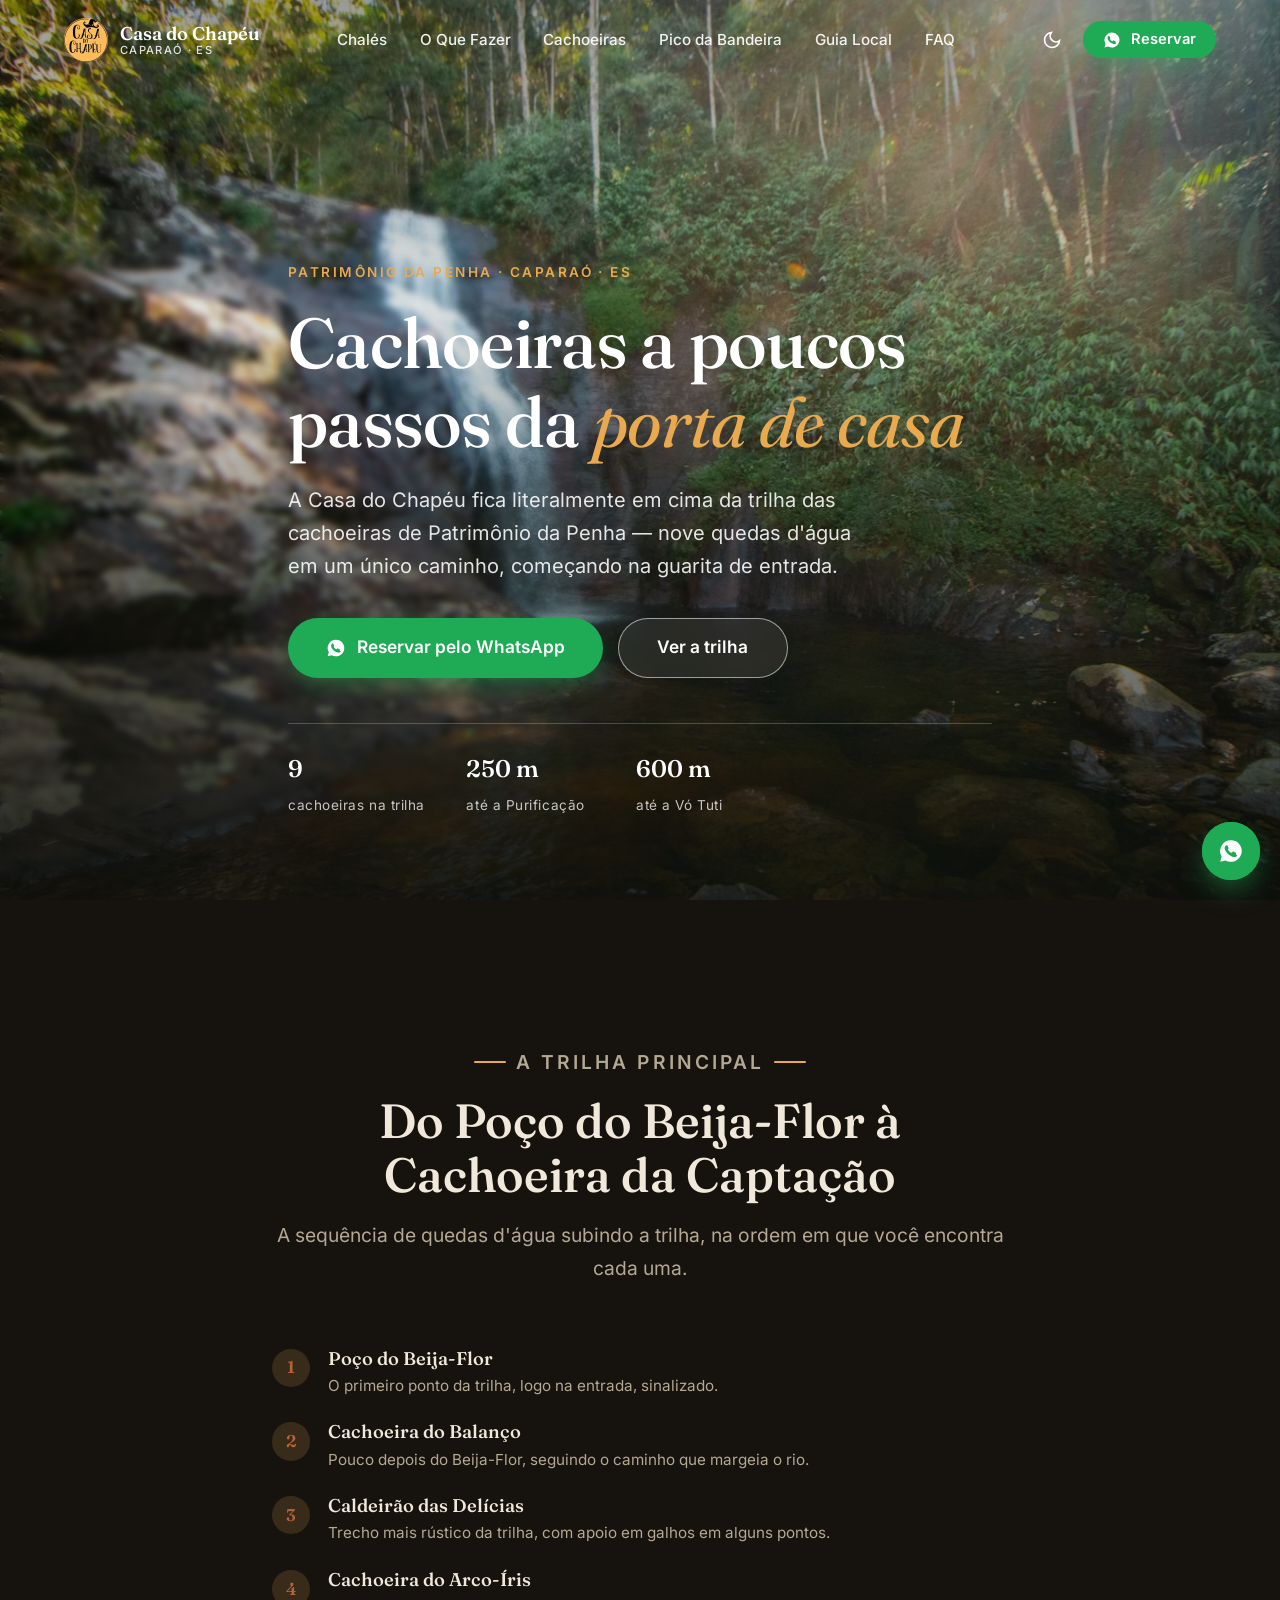
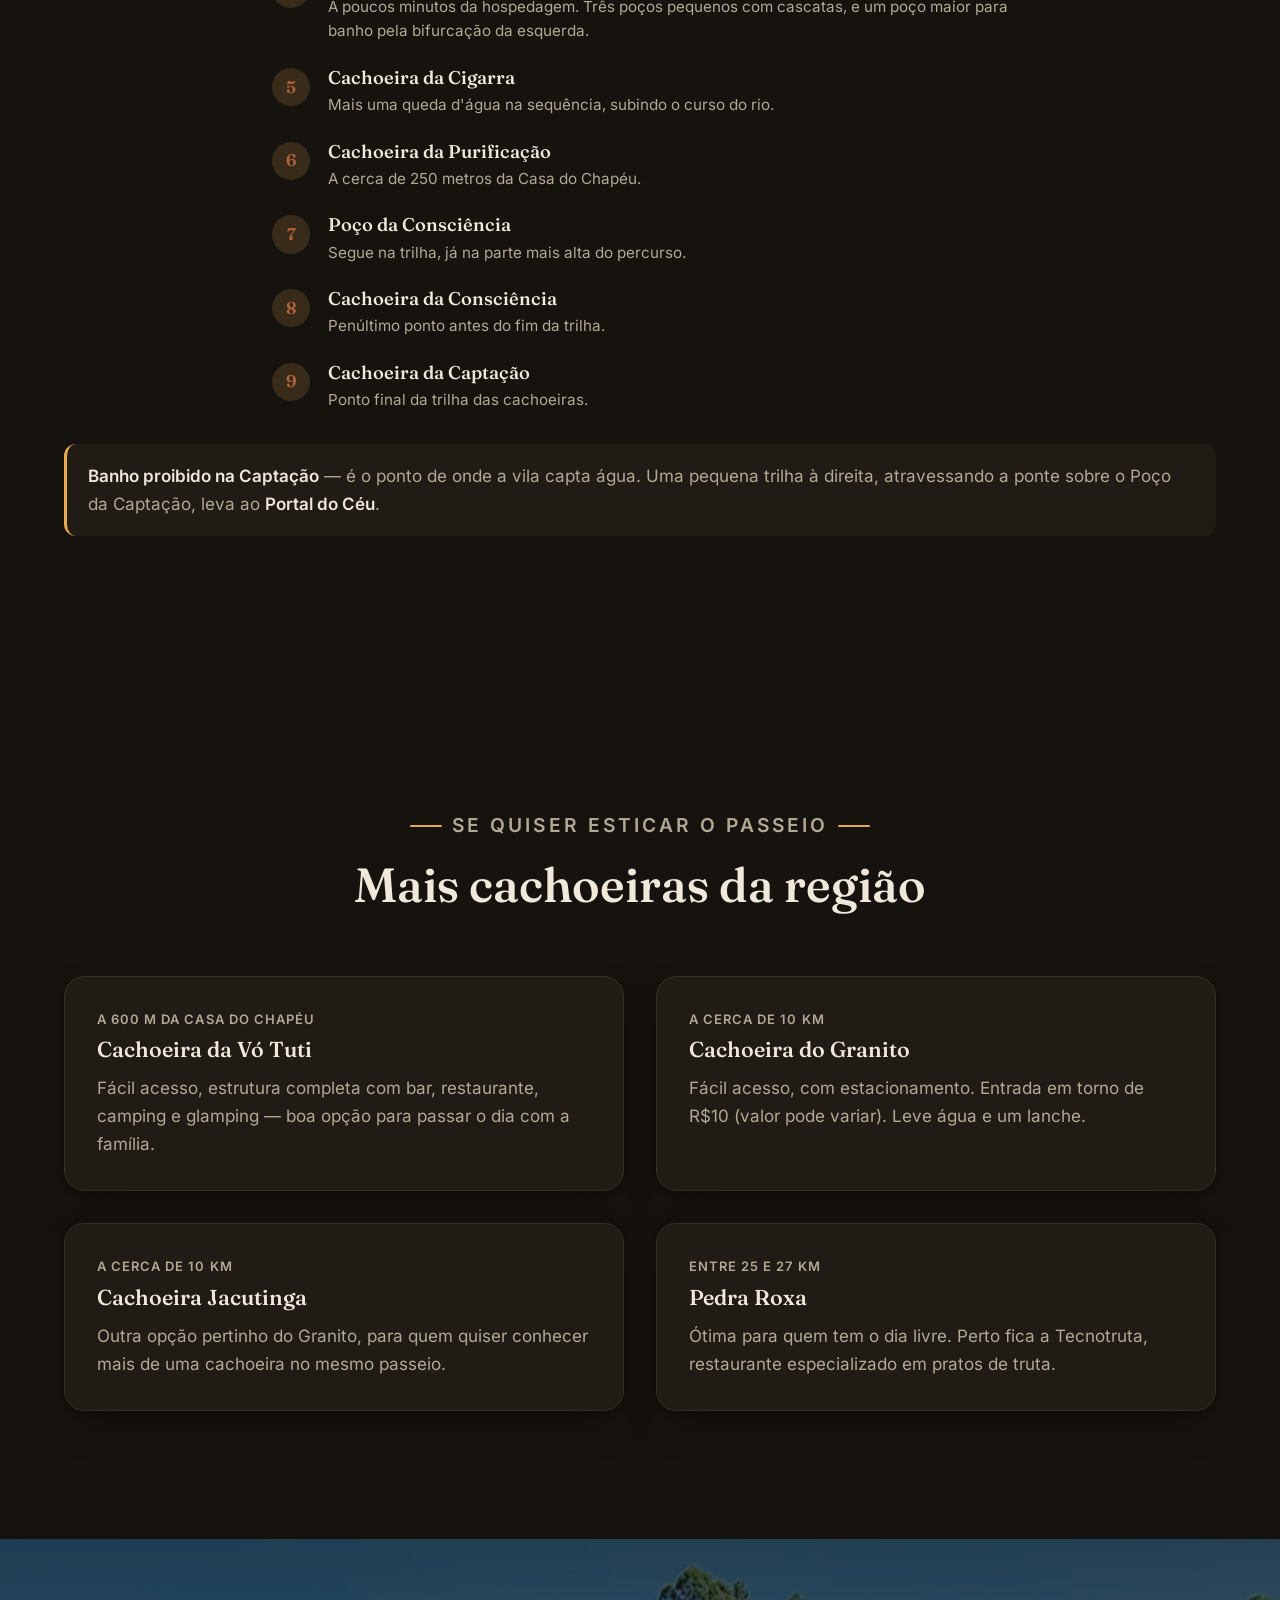
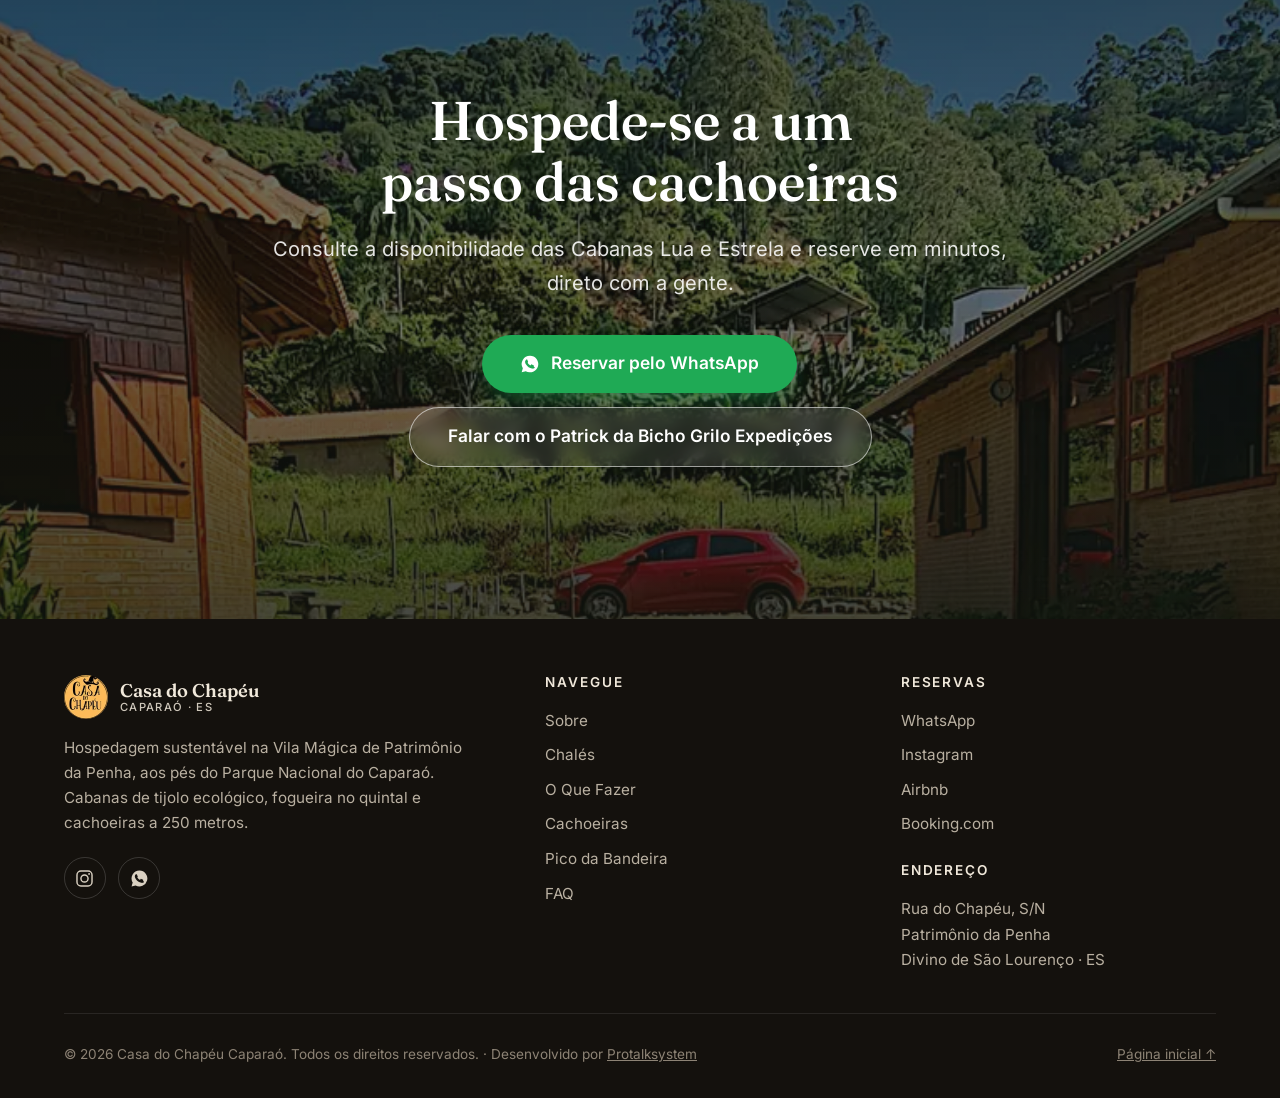
==== cachoeiras-caparao.html @ fd8303b9 "feat: paginas de conteudo sobre o Caparao (SEO de destino) Adiciona 3 paginas dedicadas para virar r" ====
<!DOCTYPE html>
<html lang="pt-BR">
<head>
  <meta charset="UTF-8">
  <meta name="viewport" content="width=device-width, initial-scale=1">

  <title>Cachoeiras do Caparaó perto da Casa do Chapéu — Patrimônio da Penha, ES</title>
  <meta name="description" content="Guia das cachoeiras a poucos passos da Casa do Chapéu Caparaó: a trilha do Poço do Beija-Flor à Cachoeira da Captação, a Vó Tuti e mais opções em Patrimônio da Penha.">
  <meta name="keywords" content="cachoeiras Caparaó, cachoeiras Patrimônio da Penha, trilha das cachoeiras Caparaó, Cachoeira do Arco-Íris, Cachoeira da Purificação">
  <meta name="author" content="Casa do Chapéu Caparaó">
  <meta name="robots" content="index, follow, max-image-preview:large">

  <meta name="geo.region" content="BR-ES">
  <meta name="geo.placename" content="Patrimônio da Penha, Divino de São Lourenço, Espírito Santo">
  <meta name="geo.position" content="-20.583421;-41.761592">
  <meta name="ICBM" content="-20.583421, -41.761592">
  <link rel="canonical" href="https://www.casadochapeucaparao.com/cachoeiras-caparao.html">

  <!-- Open Graph -->
  <meta property="og:type" content="website">
  <meta property="og:site_name" content="Casa do Chapéu Caparaó">
  <meta property="og:locale" content="pt_BR">
  <meta property="og:title" content="Cachoeiras do Caparaó perto da Casa do Chapéu — Patrimônio da Penha, ES">
  <meta property="og:description" content="A trilha das cachoeiras a poucos passos da Casa do Chapéu Caparaó: do Poço do Beija-Flor à Cachoeira da Captação, mais opções em Patrimônio da Penha.">
  <meta property="og:url" content="https://www.casadochapeucaparao.com/cachoeiras-caparao.html">
  <meta property="og:image" content="https://www.casadochapeucaparao.com/assets/images/cachoeira-da-purificacao-1200.webp">
  <meta property="og:image:width" content="1200">
  <meta property="og:image:height" content="1600">
  <meta property="og:image:alt" content="Cachoeira da Purificação em Patrimônio da Penha, cercada de mata nativa">

  <!-- Twitter Cards -->
  <meta name="twitter:card" content="summary_large_image">
  <meta name="twitter:title" content="Cachoeiras do Caparaó perto da Casa do Chapéu — Patrimônio da Penha, ES">
  <meta name="twitter:description" content="A trilha das cachoeiras a poucos passos da Casa do Chapéu Caparaó, mais opções em Patrimônio da Penha.">
  <meta name="twitter:image" content="https://www.casadochapeucaparao.com/assets/images/cachoeira-da-purificacao-1200.webp">

  <!-- Ícones -->
  <link rel="icon" href="assets/images/favicon-32.png" sizes="32x32" type="image/png">
  <link rel="icon" href="assets/images/favicon-192.png" sizes="192x192" type="image/png">
  <link rel="apple-touch-icon" href="assets/images/apple-touch-icon.png">
  <link rel="manifest" href="site.webmanifest">
  <meta name="theme-color" content="#22362b" media="(prefers-color-scheme: light)">
  <meta name="theme-color" content="#16130f" media="(prefers-color-scheme: dark)">

  <link rel="preload" href="assets/fonts/fraunces-latin.woff2" as="font" type="font/woff2" crossorigin>
  <link rel="preload" href="assets/fonts/inter-latin.woff2" as="font" type="font/woff2" crossorigin>
  <link rel="preload" href="assets/fonts/fraunces-italic-latin.woff2" as="font" type="font/woff2" crossorigin>
  <link rel="preload" as="image" href="assets/images/cachoeira-frontal-1600.webp" imagesrcset="assets/images/cachoeira-frontal-800.webp 800w, assets/images/cachoeira-frontal-1600.webp 1600w, assets/images/cachoeira-frontal-2400.webp 2400w" imagesizes="100vw" fetchpriority="high">

  <link rel="stylesheet" href="styles/main.css">

  <!-- Evita flash de tema errado -->
  <script>
    (() => {
      const saved = localStorage.getItem('cdc-theme');
      const dark = saved ? saved === 'dark' : true;
      document.documentElement.dataset.theme = dark ? 'dark' : 'light';
    })();
  </script>

  <!-- Schema.org / JSON-LD -->
  <script type="application/ld+json">
  {
    "@context": "https://schema.org",
    "@type": "ItemList",
    "name": "Cachoeiras de Patrimônio da Penha, Caparaó",
    "itemListElement": [
      { "@type": "ListItem", "position": 1, "item": { "@type": "TouristAttraction", "name": "Poço do Beija-Flor", "touristType": "Ecoturismo", "address": { "@type": "PostalAddress", "addressLocality": "Divino de São Lourenço", "addressRegion": "ES", "addressCountry": "BR" } } },
      { "@type": "ListItem", "position": 2, "item": { "@type": "TouristAttraction", "name": "Cachoeira do Balanço", "touristType": "Ecoturismo", "address": { "@type": "PostalAddress", "addressLocality": "Divino de São Lourenço", "addressRegion": "ES", "addressCountry": "BR" } } },
      { "@type": "ListItem", "position": 3, "item": { "@type": "TouristAttraction", "name": "Caldeirão das Delícias", "touristType": "Ecoturismo", "address": { "@type": "PostalAddress", "addressLocality": "Divino de São Lourenço", "addressRegion": "ES", "addressCountry": "BR" } } },
      { "@type": "ListItem", "position": 4, "item": { "@type": "TouristAttraction", "name": "Cachoeira do Arco-Íris", "description": "Três poços pequenos com cascatas, mais um poço maior de banho pela bifurcação da esquerda, a poucos minutos da Casa do Chapéu.", "touristType": "Ecoturismo", "isAccessibleForFree": true, "address": { "@type": "PostalAddress", "addressLocality": "Divino de São Lourenço", "addressRegion": "ES", "addressCountry": "BR" } } },
      { "@type": "ListItem", "position": 5, "item": { "@type": "TouristAttraction", "name": "Cachoeira da Cigarra", "touristType": "Ecoturismo", "address": { "@type": "PostalAddress", "addressLocality": "Divino de São Lourenço", "addressRegion": "ES", "addressCountry": "BR" } } },
      { "@type": "ListItem", "position": 6, "item": { "@type": "TouristAttraction", "name": "Cachoeira da Purificação", "description": "Cachoeira de águas límpidas em meio à mata nativa, a cerca de 250 metros da Casa do Chapéu.", "touristType": "Ecoturismo", "isAccessibleForFree": true, "address": { "@type": "PostalAddress", "addressLocality": "Divino de São Lourenço", "addressRegion": "ES", "addressCountry": "BR" } } },
      { "@type": "ListItem", "position": 7, "item": { "@type": "TouristAttraction", "name": "Poço da Consciência", "touristType": "Ecoturismo", "address": { "@type": "PostalAddress", "addressLocality": "Divino de São Lourenço", "addressRegion": "ES", "addressCountry": "BR" } } },
      { "@type": "ListItem", "position": 8, "item": { "@type": "TouristAttraction", "name": "Cachoeira da Consciência", "touristType": "Ecoturismo", "address": { "@type": "PostalAddress", "addressLocality": "Divino de São Lourenço", "addressRegion": "ES", "addressCountry": "BR" } } },
      { "@type": "ListItem", "position": 9, "item": { "@type": "TouristAttraction", "name": "Cachoeira da Captação", "description": "Ponto final da trilha das cachoeiras. Banho proibido.", "touristType": "Ecoturismo", "address": { "@type": "PostalAddress", "addressLocality": "Divino de São Lourenço", "addressRegion": "ES", "addressCountry": "BR" } } },
      { "@type": "ListItem", "position": 10, "item": { "@type": "TouristAttraction", "name": "Cachoeira da Vó Tuti", "description": "A cerca de 600 metros da Casa do Chapéu, com estrutura de bar, restaurante, camping e glamping.", "touristType": "Ecoturismo", "address": { "@type": "PostalAddress", "addressLocality": "Divino de São Lourenço", "addressRegion": "ES", "addressCountry": "BR" } } },
      { "@type": "ListItem", "position": 11, "item": { "@type": "TouristAttraction", "name": "Cachoeira do Granito", "description": "A cerca de 10 km, fácil acesso, com estacionamento.", "touristType": "Ecoturismo", "address": { "@type": "PostalAddress", "addressLocality": "Divino de São Lourenço", "addressRegion": "ES", "addressCountry": "BR" } } },
      { "@type": "ListItem", "position": 12, "item": { "@type": "TouristAttraction", "name": "Cachoeira Jacutinga", "description": "A cerca de 10 km de Patrimônio da Penha, perto da Cachoeira do Granito.", "touristType": "Ecoturismo", "address": { "@type": "PostalAddress", "addressLocality": "Divino de São Lourenço", "addressRegion": "ES", "addressCountry": "BR" } } },
      { "@type": "ListItem", "position": 13, "item": { "@type": "TouristAttraction", "name": "Pedra Roxa", "description": "Entre 25 e 27 km de Patrimônio da Penha, perto do restaurante Tecnotruta.", "touristType": "Ecoturismo", "address": { "@type": "PostalAddress", "addressLocality": "Ibitirama", "addressRegion": "ES", "addressCountry": "BR" } } }
    ]
  }
  </script>
  <script type="application/ld+json">
  {
    "@context": "https://schema.org",
    "@type": "BreadcrumbList",
    "itemListElement": [
      { "@type": "ListItem", "position": 1, "name": "Início", "item": "https://www.casadochapeucaparao.com/" },
      { "@type": "ListItem", "position": 2, "name": "O Que Fazer no Caparaó", "item": "https://www.casadochapeucaparao.com/o-que-fazer-no-caparao.html" },
      { "@type": "ListItem", "position": 3, "name": "Cachoeiras", "item": "https://www.casadochapeucaparao.com/cachoeiras-caparao.html" }
    ]
  }
  </script>

  <!-- Google tag (gtag.js) -->
  <script async src="https://www.googletagmanager.com/gtag/js?id=G-N2PSGQQNJS"></script>
  <script>
    window.dataLayer = window.dataLayer || [];
    function gtag(){dataLayer.push(arguments);}
    gtag('js', new Date());
    gtag('config', 'G-N2PSGQQNJS');
  </script>
</head>
<body>

  <a class="skip-link" href="#conteudo">Pular para o conteúdo</a>

  <!-- ===================== HEADER ===================== -->
  <header class="site-header" id="siteHeader">
    <div class="container bar">
      <a class="brand" href="index.html#inicio">
        <img src="assets/images/marca-88.webp" alt="" width="44" height="44" fetchpriority="high" decoding="async">
        <span class="brand-name">Casa do Chapéu<small>Caparaó · ES</small></span>
      </a>

      <nav class="primary-nav" id="primaryNav" aria-label="Navegação principal">
        <ul>
          <li><a href="index.html#chales">Chalés</a></li>
          <li><a href="o-que-fazer-no-caparao.html">O Que Fazer</a></li>
          <li><a href="cachoeiras-caparao.html">Cachoeiras</a></li>
          <li><a href="trilha-pico-da-bandeira.html">Pico da Bandeira</a></li>
          <li><a href="index.html#guia-local">Guia Local</a></li>
          <li><a href="index.html#faq">FAQ</a></li>
        </ul>
      </nav>

      <div class="header-actions">
        <button class="theme-toggle" id="themeToggle" type="button" aria-label="Alternar entre tema claro e escuro">
          <svg class="sun" width="20" height="20" viewBox="0 0 24 24" fill="none" stroke="currentColor" stroke-width="2" stroke-linecap="round" aria-hidden="true"><circle cx="12" cy="12" r="4"/><path d="M12 2v2m0 16v2M4.9 4.9l1.4 1.4m11.4 11.4 1.4 1.4M2 12h2m16 0h2M4.9 19.1l1.4-1.4M17.7 6.3l1.4-1.4"/></svg>
          <svg class="moon" width="20" height="20" viewBox="0 0 24 24" fill="none" stroke="currentColor" stroke-width="2" stroke-linecap="round" aria-hidden="true"><path d="M21 12.8A9 9 0 1 1 11.2 3a7 7 0 0 0 9.8 9.8Z"/></svg>
        </button>
        <a class="btn btn-whatsapp" href="https://wa.me/5527981811985?text=Ol%C3%A1!%20Vi%20a%20hospedagem%20no%20site%20e%20gostaria%20de%20mais%20informa%C3%A7%C3%B5es!" target="_blank" rel="noopener noreferrer">
          <svg width="18" height="18" viewBox="0 0 24 24" fill="currentColor" aria-hidden="true"><path d="M12 2a10 10 0 0 0-8.6 15.1L2 22l5-1.3A10 10 0 1 0 12 2Zm5.8 14.1c-.2.7-1.2 1.3-2 1.4-.5.1-1.2.2-3.5-.7-2.9-1.2-4.8-4.1-5-4.3-.1-.2-1.2-1.6-1.2-3s.7-2.1 1-2.4c.2-.3.5-.4.7-.4h.5c.2 0 .4 0 .6.5s.8 1.9.8 2c.1.1.1.3 0 .5-.3.6-.6.8-.4 1.1.7 1.2 1.6 2.2 2.8 2.8.3.2.5.1.7-.1l.7-.9c.2-.3.4-.2.7-.1l1.9.9c.3.1.5.2.6.4 0 .1 0 .7-.2 1.3Z"/></svg>
          <span>Reservar</span>
        </a>
        <button class="nav-toggle" id="navToggle" type="button" aria-expanded="false" aria-controls="primaryNav" aria-label="Abrir menu de navegação">
          <svg width="22" height="22" viewBox="0 0 24 24" fill="none" stroke="currentColor" stroke-width="2" stroke-linecap="round" aria-hidden="true"><path d="M4 7h16M4 12h16M4 17h16"/></svg>
        </button>
      </div>
    </div>
  </header>

  <main id="conteudo">

    <!-- ===================== HERO ===================== -->
    <section class="hero" aria-label="Cachoeiras perto da Casa do Chapéu Caparaó">
      <div class="hero-media">
        <picture>
          <img
            src="assets/images/cachoeira-frontal-1600.webp"
            srcset="assets/images/cachoeira-frontal-800.webp 800w, assets/images/cachoeira-frontal-1600.webp 1600w, assets/images/cachoeira-frontal-2400.webp 2400w"
            sizes="100vw"
            width="2400" height="1600"
            alt="Cachoeira caindo sobre paredão de pedra em meio à mata do Caparaó"
            fetchpriority="high" decoding="async">
        </picture>
      </div>

      <div class="container hero-content">
        <p class="hero-kicker">Patrimônio da Penha · Caparaó · ES</p>
        <h1>Cachoeiras a poucos passos da <em>porta de casa</em></h1>
        <p class="hero-sub">A Casa do Chapéu fica literalmente em cima da trilha das cachoeiras de Patrimônio da Penha — nove quedas d'água em um único caminho, começando na guarita de entrada.</p>
        <div class="hero-ctas">
          <a class="btn btn-whatsapp btn-lg" href="https://wa.me/5527981811985?text=Ol%C3%A1!%20Vi%20a%20hospedagem%20no%20site%20e%20gostaria%20de%20mais%20informa%C3%A7%C3%B5es!" target="_blank" rel="noopener noreferrer">
            <svg width="20" height="20" viewBox="0 0 24 24" fill="currentColor" aria-hidden="true"><path d="M12 2a10 10 0 0 0-8.6 15.1L2 22l5-1.3A10 10 0 1 0 12 2Zm5.8 14.1c-.2.7-1.2 1.3-2 1.4-.5.1-1.2.2-3.5-.7-2.9-1.2-4.8-4.1-5-4.3-.1-.2-1.2-1.6-1.2-3s.7-2.1 1-2.4c.2-.3.5-.4.7-.4h.5c.2 0 .4 0 .6.5s.8 1.9.8 2c.1.1.1.3 0 .5-.3.6-.6.8-.4 1.1.7 1.2 1.6 2.2 2.8 2.8.3.2.5.1.7-.1l.7-.9c.2-.3.4-.2.7-.1l1.9.9c.3.1.5.2.6.4 0 .1 0 .7-.2 1.3Z"/></svg>
            Reservar pelo WhatsApp
          </a>
          <a class="btn btn-ghost btn-lg" href="#trilha">Ver a trilha</a>
        </div>
        <div class="hero-facts">
          <div><strong>9</strong><span>cachoeiras na trilha</span></div>
          <div><strong>250 m</strong><span>até a Purificação</span></div>
          <div><strong>600 m</strong><span>até a Vó Tuti</span></div>
        </div>
      </div>
    </section>

    <!-- ===================== A TRILHA ===================== -->
    <section class="section" id="trilha" aria-labelledby="trilha-titulo">
      <div class="container">
        <div class="section-head center reveal">
          <p class="eyebrow">A trilha principal</p>
          <h2 id="trilha-titulo">Do Poço do Beija-Flor à Cachoeira da Captação</h2>
          <p>A sequência de quedas d'água subindo a trilha, na ordem em que você encontra cada uma.</p>
        </div>

        <ol class="trail-list reveal">
          <li class="trail-step">
            <span class="trail-step-index" aria-hidden="true">1</span>
            <div><h3>Poço do Beija-Flor</h3><p>O primeiro ponto da trilha, logo na entrada, sinalizado.</p></div>
          </li>
          <li class="trail-step">
            <span class="trail-step-index" aria-hidden="true">2</span>
            <div><h3>Cachoeira do Balanço</h3><p>Pouco depois do Beija-Flor, seguindo o caminho que margeia o rio.</p></div>
          </li>
          <li class="trail-step">
            <span class="trail-step-index" aria-hidden="true">3</span>
            <div><h3>Caldeirão das Delícias</h3><p>Trecho mais rústico da trilha, com apoio em galhos em alguns pontos.</p></div>
          </li>
          <li class="trail-step">
            <span class="trail-step-index" aria-hidden="true">4</span>
            <div><h3>Cachoeira do Arco-Íris</h3><p>A poucos minutos da hospedagem. Três poços pequenos com cascatas, e um poço maior para banho pela bifurcação da esquerda.</p></div>
          </li>
          <li class="trail-step">
            <span class="trail-step-index" aria-hidden="true">5</span>
            <div><h3>Cachoeira da Cigarra</h3><p>Mais uma queda d'água na sequência, subindo o curso do rio.</p></div>
          </li>
          <li class="trail-step">
            <span class="trail-step-index" aria-hidden="true">6</span>
            <div><h3>Cachoeira da Purificação</h3><p>A cerca de 250 metros da Casa do Chapéu.</p></div>
          </li>
          <li class="trail-step">
            <span class="trail-step-index" aria-hidden="true">7</span>
            <div><h3>Poço da Consciência</h3><p>Segue na trilha, já na parte mais alta do percurso.</p></div>
          </li>
          <li class="trail-step">
            <span class="trail-step-index" aria-hidden="true">8</span>
            <div><h3>Cachoeira da Consciência</h3><p>Penúltimo ponto antes do fim da trilha.</p></div>
          </li>
          <li class="trail-step">
            <span class="trail-step-index" aria-hidden="true">9</span>
            <div><h3>Cachoeira da Captação</h3><p>Ponto final da trilha das cachoeiras.</p></div>
          </li>
        </ol>

        <p class="places-note reveal"><strong>Banho proibido na Captação</strong> — é o ponto de onde a vila capta água. Uma pequena trilha à direita, atravessando a ponte sobre o Poço da Captação, leva ao <strong>Portal do Céu</strong>.</p>
      </div>
    </section>

    <!-- ===================== SE QUISER ESTICAR ===================== -->
    <section class="section" aria-labelledby="esticar-titulo">
      <div class="container">
        <div class="section-head center reveal">
          <p class="eyebrow">Se quiser esticar o passeio</p>
          <h2 id="esticar-titulo">Mais cachoeiras da região</h2>
        </div>

        <div class="routes reveal">
          <article class="route-card">
            <p class="route-tag">A 600 m da Casa do Chapéu</p>
            <h3>Cachoeira da Vó Tuti</h3>
            <p>Fácil acesso, estrutura completa com bar, restaurante, camping e glamping — boa opção para passar o dia com a família.</p>
          </article>
          <article class="route-card">
            <p class="route-tag">A cerca de 10 km</p>
            <h3>Cachoeira do Granito</h3>
            <p>Fácil acesso, com estacionamento. Entrada em torno de R$10 (valor pode variar). Leve água e um lanche.</p>
          </article>
          <article class="route-card">
            <p class="route-tag">A cerca de 10 km</p>
            <h3>Cachoeira Jacutinga</h3>
            <p>Outra opção pertinho do Granito, para quem quiser conhecer mais de uma cachoeira no mesmo passeio.</p>
          </article>
          <article class="route-card">
            <p class="route-tag">Entre 25 e 27 km</p>
            <h3>Pedra Roxa</h3>
            <p>Ótima para quem tem o dia livre. Perto fica a Tecnotruta, restaurante especializado em pratos de truta.</p>
          </article>
        </div>
      </div>
    </section>

    <!-- ===================== CTA FINAL ===================== -->
    <section class="cta-final reveal" aria-labelledby="cta-titulo">
      <img src="assets/images/banner-quintal-gramado-cabanas-1600.webp" srcset="assets/images/banner-quintal-gramado-cabanas-800.webp 800w, assets/images/banner-quintal-gramado-cabanas-1600.webp 1600w, assets/images/banner-quintal-gramado-cabanas-2400.webp 2400w" sizes="100vw" width="2997" height="912" alt="" loading="lazy" decoding="async">
      <div class="container inner">
        <h2 id="cta-titulo">Hospede-se a um passo das cachoeiras</h2>
        <p>Consulte a disponibilidade das Cabanas Lua e Estrela e reserve em minutos, direto com a gente.</p>
        <div class="hero-ctas">
          <a class="btn btn-whatsapp btn-lg" href="https://wa.me/5527981811985?text=Ol%C3%A1!%20Vi%20a%20hospedagem%20no%20site%20e%20gostaria%20de%20mais%20informa%C3%A7%C3%B5es!" target="_blank" rel="noopener noreferrer">
            <svg width="20" height="20" viewBox="0 0 24 24" fill="currentColor" aria-hidden="true"><path d="M12 2a10 10 0 0 0-8.6 15.1L2 22l5-1.3A10 10 0 1 0 12 2Zm5.8 14.1c-.2.7-1.2 1.3-2 1.4-.5.1-1.2.2-3.5-.7-2.9-1.2-4.8-4.1-5-4.3-.1-.2-1.2-1.6-1.2-3s.7-2.1 1-2.4c.2-.3.5-.4.7-.4h.5c.2 0 .4 0 .6.5s.8 1.9.8 2c.1.1.1.3 0 .5-.3.6-.6.8-.4 1.1.7 1.2 1.6 2.2 2.8 2.8.3.2.5.1.7-.1l.7-.9c.2-.3.4-.2.7-.1l1.9.9c.3.1.5.2.6.4 0 .1 0 .7-.2 1.3Z"/></svg>
            Reservar pelo WhatsApp
          </a>
          <a class="btn btn-ghost btn-lg" href="index.html#guia-local">Falar com o Patrick da Bicho Grilo Expedições</a>
        </div>
      </div>
    </section>
  </main>

  <!-- ===================== FOOTER ===================== -->
  <footer class="site-footer">
    <div class="container">
      <div class="footer-grid">
        <div class="footer-about">
          <a class="brand" href="index.html#inicio">
            <img src="assets/images/marca-88.webp" alt="" width="44" height="44" loading="lazy" decoding="async">
            <span class="brand-name">Casa do Chapéu<small>Caparaó · ES</small></span>
          </a>
          <p>Hospedagem sustentável na Vila Mágica de Patrimônio da Penha, aos pés do Parque Nacional do Caparaó. Cabanas de tijolo ecológico, fogueira no quintal e cachoeiras a 250 metros.</p>
          <div class="footer-social">
            <a href="https://www.instagram.com/casadochapeu_caparao/" target="_blank" rel="noopener noreferrer" aria-label="Instagram da Casa do Chapéu Caparaó">
              <svg width="19" height="19" viewBox="0 0 24 24" fill="none" stroke="currentColor" stroke-width="1.8" stroke-linecap="round" stroke-linejoin="round" aria-hidden="true"><rect x="2.5" y="2.5" width="19" height="19" rx="5"/><circle cx="12" cy="12" r="4.5"/><circle cx="17.8" cy="6.2" r="1.2" fill="currentColor" stroke="none"/></svg>
            </a>
            <a href="https://wa.me/5527981811985?text=Ol%C3%A1!%20Vi%20a%20hospedagem%20no%20site%20e%20gostaria%20de%20mais%20informa%C3%A7%C3%B5es!" target="_blank" rel="noopener noreferrer" aria-label="WhatsApp da Casa do Chapéu Caparaó">
              <svg width="19" height="19" viewBox="0 0 24 24" fill="currentColor" aria-hidden="true"><path d="M12 2a10 10 0 0 0-8.6 15.1L2 22l5-1.3A10 10 0 1 0 12 2Zm5.8 14.1c-.2.7-1.2 1.3-2 1.4-.5.1-1.2.2-3.5-.7-2.9-1.2-4.8-4.1-5-4.3-.1-.2-1.2-1.6-1.2-3s.7-2.1 1-2.4c.2-.3.5-.4.7-.4h.5c.2 0 .4 0 .6.5s.8 1.9.8 2c.1.1.1.3 0 .5-.3.6-.6.8-.4 1.1.7 1.2 1.6 2.2 2.8 2.8.3.2.5.1.7-.1l.7-.9c.2-.3.4-.2.7-.1l1.9.9c.3.1.5.2.6.4 0 .1 0 .7-.2 1.3Z"/></svg>
            </a>
          </div>
        </div>

        <nav class="footer-col" aria-label="Links do site">
          <h3>Navegue</h3>
          <ul role="list">
            <li><a href="index.html#sobre">Sobre</a></li>
            <li><a href="index.html#chales">Chalés</a></li>
            <li><a href="o-que-fazer-no-caparao.html">O Que Fazer</a></li>
            <li><a href="cachoeiras-caparao.html">Cachoeiras</a></li>
            <li><a href="trilha-pico-da-bandeira.html">Pico da Bandeira</a></li>
            <li><a href="index.html#faq">FAQ</a></li>
          </ul>
        </nav>

        <div class="footer-col">
          <h3>Reservas</h3>
          <ul role="list">
            <li><a href="https://wa.me/5527981811985?text=Ol%C3%A1!%20Vi%20a%20hospedagem%20no%20site%20e%20gostaria%20de%20mais%20informa%C3%A7%C3%B5es!" target="_blank" rel="noopener noreferrer">WhatsApp</a></li>
            <li><a href="https://www.instagram.com/casadochapeu_caparao/" target="_blank" rel="noopener noreferrer">Instagram</a></li>
            <li><a href="https://airbnb.com.br/h/casadochapeu-lua" target="_blank" rel="noopener noreferrer">Airbnb</a></li>
            <li><a href="https://www.booking.com/hotel/br/hospedagem-casa-do-chapeu.pt-br.html" target="_blank" rel="noopener noreferrer">Booking.com</a></li>
          </ul>
          <h3 style="margin-top:1.6rem">Endereço</h3>
          <p>Rua do Chapéu, S/N<br>Patrimônio da Penha<br>Divino de São Lourenço · ES</p>
        </div>
      </div>
      <div class="footer-bottom">
        <span>© 2026 Casa do Chapéu Caparaó. Todos os direitos reservados. · Desenvolvido por <a href="https://protalksystem.com" target="_blank" rel="noopener noreferrer" style="color:inherit">Protalksystem</a></span>
        <a href="index.html#inicio" style="color:inherit">Página inicial ↑</a>
      </div>
    </div>
  </footer>

  <!-- WhatsApp flutuante -->
  <a class="wa-float" href="https://wa.me/5527981811985?text=Ol%C3%A1!%20Vi%20a%20hospedagem%20no%20site%20e%20gostaria%20de%20mais%20informa%C3%A7%C3%B5es!" target="_blank" rel="noopener noreferrer" aria-label="Conversar no WhatsApp">
    <svg width="26" height="26" viewBox="0 0 24 24" fill="currentColor" aria-hidden="true"><path d="M12 2a10 10 0 0 0-8.6 15.1L2 22l5-1.3A10 10 0 1 0 12 2Zm5.8 14.1c-.2.7-1.2 1.3-2 1.4-.5.1-1.2.2-3.5-.7-2.9-1.2-4.8-4.1-5-4.3-.1-.2-1.2-1.6-1.2-3s.7-2.1 1-2.4c.2-.3.5-.4.7-.4h.5c.2 0 .4 0 .6.5s.8 1.9.8 2c.1.1.1.3 0 .5-.3.6-.6.8-.4 1.1.7 1.2 1.6 2.2 2.8 2.8.3.2.5.1.7-.1l.7-.9c.2-.3.4-.2.7-.1l1.9.9c.3.1.5.2.6.4 0 .1 0 .7-.2 1.3Z"/></svg>
  </a>

  <script src="lib/main.js" defer></script>
</body>
</html>
---- styles/main.css ----
/* ============================================================
   Casa do Chapéu Caparaó — Design System
   Identidade: âmbar do logo, madeira, tijolo ecológico, mata.
   ============================================================ */

/* ---------- Fontes (self-hosted) ---------- */
@font-face {
  font-family: 'Fraunces';
  font-style: normal;
  font-weight: 300 700;
  font-display: swap;
  src: url('../assets/fonts/fraunces-latin.woff2') format('woff2');
}
@font-face {
  font-family: 'Fraunces';
  font-style: italic;
  font-weight: 300 700;
  font-display: swap;
  src: url('../assets/fonts/fraunces-italic-latin.woff2') format('woff2');
}
@font-face {
  font-family: 'Inter';
  font-style: normal;
  font-weight: 100 900;
  font-display: swap;
  src: url('../assets/fonts/inter-latin.woff2') format('woff2');
}

/* ---------- Tokens ---------- */
:root {
  --cream: #faf6ee;
  --paper: #fffdf8;
  --ink: #26201a;
  --ink-soft: #5c5347;
  --forest: #2f4a3a;
  --forest-deep: #22362b;
  --brick: #b4633c;
  --amber: #e9a94f;
  --amber-deep: #c07f2a;
  --line: #e7ded0;
  --wa: #1faa55;
  --wa-hover: #178f46;

  --bg: var(--cream);
  --surface: var(--paper);
  --text: var(--ink);
  --text-soft: var(--ink-soft);
  --heading: var(--forest-deep);
  --border: var(--line);
  --shadow: 0 2px 6px rgb(38 32 26 / .06), 0 18px 44px -18px rgb(38 32 26 / .18);
  --shadow-lift: 0 4px 10px rgb(38 32 26 / .08), 0 30px 60px -20px rgb(38 32 26 / .28);

  --font-display: 'Fraunces', 'Georgia', serif;
  --font-body: 'Inter', system-ui, -apple-system, 'Segoe UI', sans-serif;

  --radius: 1.25rem;
  --radius-sm: .75rem;
  --container: 72rem;
  --gutter: clamp(1.25rem, 4vw, 2.5rem);
  --section-y: clamp(4.5rem, 10vw, 8rem);
  --ease-out: cubic-bezier(.22, .8, .3, 1);
}

:root[data-theme='dark'] {
  --bg: #16130f;
  --surface: #201b15;
  --text: #ece4d6;
  --text-soft: #b3a894;
  --heading: #f0e8da;
  --border: #362e24;
  --shadow: 0 2px 6px rgb(0 0 0 / .3), 0 18px 44px -18px rgb(0 0 0 / .55);
  --shadow-lift: 0 4px 10px rgb(0 0 0 / .35), 0 30px 60px -20px rgb(0 0 0 / .65);
}

/* ---------- Reset ---------- */
*, *::before, *::after { box-sizing: border-box; }
* { margin: 0; }
html {
  scroll-behavior: smooth;
  scroll-padding-top: 5.5rem;
  -webkit-text-size-adjust: 100%;
}
body {
  font-family: var(--font-body);
  font-size: 1.0625rem;
  line-height: 1.7;
  color: var(--text);
  background: var(--bg);
  -webkit-font-smoothing: antialiased;
  transition: background-color .4s ease, color .4s ease;
}
img, picture, svg, video { display: block; max-width: 100%; }
img { height: auto; }
button { font: inherit; color: inherit; background: none; border: 0; cursor: pointer; }
a { color: inherit; }
ul[role='list'] { list-style: none; padding: 0; }

@media (prefers-reduced-motion: reduce) {
  html { scroll-behavior: auto; }
  *, *::before, *::after {
    animation-duration: .01ms !important;
    animation-iteration-count: 1 !important;
    transition-duration: .01ms !important;
  }
}

/* ---------- Utilitários ---------- */
.container {
  width: min(var(--container), 100% - var(--gutter) * 2);
  margin-inline: auto;
}
.section { padding-block: var(--section-y); }
.visually-hidden {
  position: absolute; width: 1px; height: 1px;
  padding: 0; margin: -1px; overflow: hidden;
  clip: rect(0 0 0 0); white-space: nowrap; border: 0;
}
.skip-link {
  position: fixed; top: .75rem; left: .75rem; z-index: 200;
  padding: .75rem 1.25rem;
  background: var(--forest-deep); color: #fff;
  border-radius: .5rem; font-weight: 600; text-decoration: none;
  transform: translateY(-200%);
  transition: transform .2s var(--ease-out);
}
.skip-link:focus-visible { transform: translateY(0); }

:focus-visible {
  outline: 3px solid var(--amber-deep);
  outline-offset: 3px;
  border-radius: .25rem;
}

/* Cabeçalhos de seção */
.section-head { max-width: 46rem; margin-bottom: clamp(2.5rem, 6vw, 4rem); }
.section-head.center { margin-inline: auto; text-align: center; }
.eyebrow {
  display: inline-flex; align-items: center; gap: .6rem;
  font-size: .8125rem; font-weight: 600;
  letter-spacing: .16em; text-transform: uppercase;
  color: var(--brick);
  margin-bottom: 1rem;
}
.eyebrow::before {
  content: ''; width: 2rem; height: 2px;
  background: var(--amber); border-radius: 2px;
}
.section-head.center .eyebrow::after {
  content: ''; width: 2rem; height: 2px;
  background: var(--amber); border-radius: 2px;
}
h1, h2, h3 {
  font-family: var(--font-display);
  font-weight: 550;
  line-height: 1.12;
  color: var(--heading);
  text-wrap: balance;
}
h2 { font-size: clamp(1.9rem, 4.2vw, 3rem); }
h3 { font-size: clamp(1.25rem, 2.4vw, 1.55rem); }
.section-head p {
  margin-top: 1.1rem;
  font-size: clamp(1.05rem, 1.6vw, 1.2rem);
  color: var(--text-soft);
}

/* ---------- Botões ---------- */
.btn {
  display: inline-flex; align-items: center; justify-content: center; gap: .65rem;
  padding: .95rem 1.9rem;
  border-radius: 999px;
  font-weight: 600; font-size: 1rem; line-height: 1.2;
  text-decoration: none;
  transition: transform .25s var(--ease-out), box-shadow .25s var(--ease-out),
              background-color .25s ease, border-color .25s ease;
  will-change: transform;
}
.btn svg { flex: none; }
.btn:hover { transform: translateY(-2px); }
.btn:active { transform: translateY(0); }

.btn-whatsapp {
  background: var(--wa); color: #fff;
  box-shadow: 0 10px 26px -10px rgb(31 170 85 / .65);
}
.btn-whatsapp:hover { background: var(--wa-hover); box-shadow: 0 16px 34px -12px rgb(31 170 85 / .75); }

.btn-ghost {
  border: 1.5px solid rgb(255 255 255 / .55);
  color: #fff;
  backdrop-filter: blur(8px);
  background: rgb(255 255 255 / .08);
}
.btn-ghost:hover { background: rgb(255 255 255 / .18); border-color: #fff; }

.btn-outline {
  border: 1.5px solid var(--border);
  color: var(--heading);
  background: var(--surface);
}
.btn-outline:hover { border-color: var(--amber-deep); }

.btn-lg { padding: 1.15rem 2.4rem; font-size: 1.08rem; }

/* ---------- Header ---------- */
.site-header {
  position: fixed; inset-inline: 0; top: 0; z-index: 100;
  transition: background-color .35s ease, box-shadow .35s ease, padding .35s ease;
}
.site-header .bar {
  display: flex; align-items: center; justify-content: space-between; gap: 1rem;
  padding-block: 1.1rem;
  transition: padding .35s ease;
}
.site-header.scrolled {
  background: color-mix(in srgb, var(--bg) 88%, transparent);
  backdrop-filter: blur(14px);
  box-shadow: 0 1px 0 var(--border);
}
.site-header.scrolled .bar { padding-block: .65rem; }

.brand {
  display: flex; align-items: center; gap: .75rem;
  text-decoration: none;
}
.brand img { width: 44px; height: 44px; border-radius: 50%; }
.brand-name {
  font-family: var(--font-display);
  font-size: 1.15rem; font-weight: 600; line-height: 1.15;
  color: #fff;
  transition: color .35s ease;
}
.brand-name small { display: block; font-family: var(--font-body); font-size: .7rem; font-weight: 500; letter-spacing: .12em; text-transform: uppercase; opacity: .85; }
.site-header.scrolled .brand-name { color: var(--heading); }

.primary-nav ul {
  display: flex; gap: .25rem; list-style: none; padding: 0; margin: 0;
}
.primary-nav a {
  display: block; padding: .55rem .9rem;
  font-size: .95rem; font-weight: 500;
  color: rgb(255 255 255 / .92);
  text-decoration: none; border-radius: 999px;
  white-space: nowrap;
  transition: background-color .2s ease, color .2s ease;
}
.primary-nav a:hover { background: rgb(255 255 255 / .14); color: #fff; }
.site-header.scrolled .primary-nav a { color: var(--text); }
.site-header.scrolled .primary-nav a:hover { background: color-mix(in srgb, var(--amber) 18%, transparent); color: var(--heading); }

.header-actions { display: flex; align-items: center; gap: .6rem; }
.header-actions .btn-whatsapp { padding: .6rem 1.25rem; font-size: .92rem; }

.theme-toggle, .nav-toggle {
  display: inline-flex; align-items: center; justify-content: center;
  width: 2.6rem; height: 2.6rem; border-radius: 50%;
  color: #fff;
  transition: background-color .2s ease, color .35s ease;
}
.theme-toggle:hover, .nav-toggle:hover { background: rgb(255 255 255 / .16); }
.site-header.scrolled :is(.theme-toggle, .nav-toggle) { color: var(--heading); }
.site-header.scrolled :is(.theme-toggle, .nav-toggle):hover { background: color-mix(in srgb, var(--amber) 20%, transparent); }
.theme-toggle .moon, :root[data-theme='dark'] .theme-toggle .sun { display: none; }
:root[data-theme='dark'] .theme-toggle .moon { display: block; }

.nav-toggle { display: none; }

@media (max-width: 56em) {
  .primary-nav {
    /* O header vira containing block quando .scrolled aplica backdrop-filter,
       entao usamos altura de viewport explicita em vez de inset:0 (que
       amarraria o bottom ao header e deixaria o painel com so ~65px). */
    position: fixed; top: 0; left: 0; width: 100%; height: 100dvh; z-index: 1;
    display: grid; place-content: center;
    background: var(--bg);
    opacity: 0; visibility: hidden;
    transition: opacity .3s ease, visibility .3s ease;
  }
  .primary-nav ul { flex-direction: column; text-align: center; gap: .5rem; }
  .primary-nav a { font-size: 1.35rem; font-family: var(--font-display); color: var(--heading); }
  .site-header.nav-open .primary-nav { opacity: 1; visibility: visible; }
  /* botao de fechar e acoes acima do painel, dentro do header */
  .header-actions { position: relative; z-index: 2; }
  .nav-toggle { display: inline-flex; }
  .site-header.nav-open :is(.brand-name, .nav-toggle, .theme-toggle) { color: var(--heading); }
  .header-actions .btn-whatsapp span {
    position: absolute; width: 1px; height: 1px;
    padding: 0; margin: -1px; overflow: hidden;
    clip: rect(0 0 0 0); white-space: nowrap;
  }
  .header-actions .btn-whatsapp { padding: .6rem; width: 2.6rem; height: 2.6rem; }
}

/* ---------- Hero ---------- */
.hero {
  position: relative;
  min-height: 100svh;
  display: grid; align-items: end;
  color: #fff;
  isolation: isolate;
  overflow: clip;
}
.hero-media {
  position: absolute; inset: 0; z-index: -2;
}
.hero-media picture { position: absolute; inset: 0; }
.hero-media img {
  width: 100%; height: 112%;
  object-fit: cover; object-position: center 40%;
  will-change: transform;
}
.hero::after {
  content: ''; position: absolute; inset: 0; z-index: -1;
  background:
    linear-gradient(180deg, rgb(15 18 14 / .42) 0%, rgb(15 18 14 / .12) 34%, rgb(15 18 14 / .58) 74%, rgb(15 18 14 / .82) 100%);
}
/* A parede de tijolo aparente cria um padrão quadriculado bem atrás do
   texto. Esta camada desfoca só essa faixa — a textura continua nítida no
   resto da foto, mas para de competir com a leitura. A máscara faz o
   efeito morrer suavemente nas bordas, sem deixar recorte visível. */
.hero::before {
  content: ''; position: absolute; inset: 0; z-index: -1;
  /* Blur leve e sem película extra: o overlay de .hero::after já escurece.
     Só o suficiente para o padrão do tijolo parar de brigar com o texto. */
  backdrop-filter: blur(3px);
  -webkit-backdrop-filter: blur(3px);
  mask-image:
    linear-gradient(180deg, transparent 0%, #000 30%, #000 86%, transparent 100%),
    linear-gradient(90deg, #000 0%, #000 34%, transparent 62%);
  mask-composite: intersect;
  -webkit-mask-image:
    linear-gradient(180deg, transparent 0%, #000 30%, #000 86%, transparent 100%),
    linear-gradient(90deg, #000 0%, #000 34%, transparent 62%);
  -webkit-mask-composite: source-in;
  pointer-events: none;
}
@media (max-width: 56em) {
  /* No mobile o texto ocupa a largura toda: sem recorte lateral. */
  .hero::before {
    mask-image: linear-gradient(180deg, transparent 0%, #000 20%, #000 90%, transparent 100%);
    -webkit-mask-image: linear-gradient(180deg, transparent 0%, #000 20%, #000 90%, transparent 100%);
  }
}
@media (prefers-reduced-transparency: reduce) {
  /* Sem blur: escurecimento leve para compensar, sem fechar a imagem. */
  .hero::before {
    backdrop-filter: none; -webkit-backdrop-filter: none;
    background: rgb(15 18 14 / .18);
  }
}
.hero-content {
  padding-block: clamp(6rem, 14vh, 9rem) clamp(3.5rem, 9vh, 6rem);
  max-width: 44rem;
}
.hero-kicker {
  display: inline-flex; align-items: center; gap: .6rem;
  font-size: .85rem; font-weight: 600; letter-spacing: .18em; text-transform: uppercase;
  color: var(--amber);
  margin-bottom: 1.25rem;
}
.hero h1 {
  font-size: clamp(2.4rem, 6.4vw, 4.4rem);
  font-weight: 520;
  color: #fff;
  letter-spacing: -.01em;
}
.hero h1 em { font-style: italic; color: var(--amber); }
.hero-sub {
  margin-top: 1.4rem;
  max-width: 36rem;
  font-size: clamp(1.05rem, 1.9vw, 1.25rem);
  line-height: 1.65;
  color: rgb(255 255 255 / .88);
}
.hero-ctas { display: flex; flex-wrap: wrap; gap: .9rem; margin-top: 2.2rem; }
.hero-facts {
  display: flex; flex-wrap: wrap; gap: 1.6rem 2.6rem;
  margin-top: clamp(2.4rem, 5vh, 3.6rem);
  padding-top: 1.6rem;
  border-top: 1px solid rgb(255 255 255 / .22);
}
.hero-facts div { min-width: 8rem; }
.hero-facts strong {
  display: block;
  font-family: var(--font-display);
  font-size: 1.5rem; font-weight: 550;
}
.hero-facts span { font-size: .85rem; color: rgb(255 255 255 / .75); letter-spacing: .04em; }

.scroll-cue {
  position: absolute; left: 50%; bottom: 1.4rem; translate: -50% 0;
  color: rgb(255 255 255 / .8);
  animation: cue 2.4s ease-in-out infinite;
}
@keyframes cue {
  0%, 100% { transform: translateY(0); opacity: .75; }
  50% { transform: translateY(8px); opacity: 1; }
}

/* ---------- Marquee de aviso ---------- */
.notice {
  background: var(--forest-deep); color: #f2ecdf;
  font-size: .95rem;
  padding: .8rem var(--gutter);
  text-align: center;
}
.notice a { color: var(--amber); font-weight: 600; }

/* ---------- Sobre ---------- */
.about-grid {
  display: grid; gap: clamp(2.5rem, 6vw, 5rem);
  grid-template-columns: 1.05fr .95fr;
  align-items: center;
}
@media (max-width: 56em) { .about-grid { grid-template-columns: 1fr; } }

.about-copy p + p { margin-top: 1.1rem; }
.about-copy .lead {
  font-size: clamp(1.15rem, 2vw, 1.35rem);
  font-family: var(--font-display);
  color: var(--heading);
  line-height: 1.5;
}
.about-copy p { color: var(--text-soft); }

.eco-badges { display: grid; grid-template-columns: repeat(2, 1fr); gap: .9rem; margin-top: 2rem; }
@media (max-width: 34em) { .eco-badges { grid-template-columns: 1fr; } }
.eco-badge {
  display: flex; align-items: center; gap: .8rem;
  padding: .9rem 1.1rem;
  background: var(--surface);
  border: 1px solid var(--border);
  border-radius: var(--radius-sm);
  font-size: .95rem; font-weight: 500;
  color: var(--heading);
  transition: transform .25s var(--ease-out), box-shadow .25s var(--ease-out);
}
.eco-badge:hover { transform: translateY(-3px); box-shadow: var(--shadow); }
.eco-badge svg { flex: none; color: var(--forest); }

.about-media { position: relative; }
.about-media .main {
  border-radius: var(--radius);
  box-shadow: var(--shadow-lift);
  aspect-ratio: 4 / 5;
  object-fit: cover;
  width: 100%;
}
.about-media .float {
  position: absolute; right: -1.25rem; bottom: -1.75rem;
  width: clamp(9rem, 34%, 13rem);
  border-radius: var(--radius-sm);
  border: 5px solid var(--bg);
  box-shadow: var(--shadow-lift);
  transition: border-color .4s ease;
}
@media (max-width: 56em) {
  .about-media .float { right: .75rem; bottom: -1.5rem; }
}

/* ---------- Chalés ---------- */
.cabin-grid {
  display: grid; gap: 2rem;
  grid-template-columns: repeat(2, 1fr);
}
@media (max-width: 56em) { .cabin-grid { grid-template-columns: 1fr; } }

.cabin-card {
  background: var(--surface);
  border: 1px solid var(--border);
  border-radius: var(--radius);
  overflow: hidden;
  box-shadow: var(--shadow);
  transition: transform .35s var(--ease-out), box-shadow .35s var(--ease-out);
}
.cabin-card:hover { transform: translateY(-6px); box-shadow: var(--shadow-lift); }
.cabin-card figure { position: relative; overflow: hidden; aspect-ratio: 4 / 3; }
.cabin-card figure img {
  width: 100%; height: 100%; object-fit: cover;
  transition: transform .8s var(--ease-out);
}
.cabin-card:hover figure img { transform: scale(1.045); }
.cabin-tag {
  position: absolute; top: 1rem; left: 1rem;
  padding: .4rem .95rem;
  background: rgb(22 19 15 / .55);
  backdrop-filter: blur(8px);
  color: var(--amber);
  border-radius: 999px;
  font-size: .8rem; font-weight: 600; letter-spacing: .1em; text-transform: uppercase;
}
.cabin-body { padding: 1.75rem clamp(1.25rem, 3vw, 2rem) 2rem; }
.cabin-body p { margin-top: .6rem; color: var(--text-soft); font-size: .98rem; }
.cabin-amenities {
  display: flex; flex-wrap: wrap; gap: .5rem;
  margin-top: 1.2rem; padding: 0; list-style: none;
}
.cabin-amenities li {
  display: inline-flex; align-items: center; gap: .4rem;
  font-size: .82rem; font-weight: 500;
  padding: .35rem .8rem;
  border-radius: 999px;
  background: color-mix(in srgb, var(--amber) 14%, transparent);
  color: var(--heading);
}
.cabin-cta { margin-top: 1.5rem; display: flex; gap: .75rem; flex-wrap: wrap; }
.cabin-cta .btn { padding: .7rem 1.4rem; font-size: .92rem; }

/* ---------- Galeria ---------- */
.gallery {
  display: grid; gap: 1rem;
  grid-template-columns: repeat(4, 1fr);
  grid-auto-rows: clamp(10rem, 22vw, 17rem);
  grid-auto-flow: dense;
  margin-top: 3.5rem;
}
.gallery a {
  position: relative; overflow: hidden;
  border-radius: var(--radius-sm);
  display: block;
}
.gallery a[data-span="big"]  { grid-column: span 2; grid-row: span 2; }
.gallery a[data-span="tall"] { grid-row: span 2; }
.gallery a[data-span="wide"] { grid-column: span 2; }
.gallery img {
  width: 100%; height: 100%; object-fit: cover;
  transition: transform .7s var(--ease-out), filter .7s ease;
}
.gallery a:hover img { transform: scale(1.06); }
.gallery a::after {
  content: ''; position: absolute; inset: 0;
  background: linear-gradient(180deg, transparent 55%, rgb(22 19 15 / .45));
  opacity: 0; transition: opacity .4s ease;
}
.gallery a:hover::after { opacity: 1; }
.gallery figcaption,
.gallery a span {
  position: absolute; left: 1rem; bottom: .85rem; z-index: 1;
  color: #fff; font-size: .88rem; font-weight: 500;
  opacity: 0; transform: translateY(6px);
  transition: opacity .4s ease, transform .4s var(--ease-out);
  pointer-events: none;
}
.gallery a:hover span, .gallery a:focus-visible span { opacity: 1; transform: translateY(0); }
@media (max-width: 56em) {
  .gallery { grid-template-columns: repeat(2, 1fr); grid-auto-rows: clamp(9rem, 34vw, 14rem); }
}

/* Lightbox */
.lightbox {
  border: 0; padding: 0;
  background: transparent;
  max-width: min(92vw, 70rem); max-height: 92vh;
  margin: auto;
}
.lightbox::backdrop { background: rgb(12 10 8 / .88); backdrop-filter: blur(6px); }
.lightbox figure {
  position: relative;
  display: grid; gap: .75rem;
}
.lightbox img {
  max-height: 82vh; width: auto; max-width: 100%;
  margin-inline: auto;
  border-radius: var(--radius-sm);
}
.lightbox figcaption { text-align: center; color: rgb(255 255 255 / .85); font-size: .95rem; }
.lightbox .lb-btn {
  position: absolute; top: 50%; translate: 0 -50%;
  width: 2.9rem; height: 2.9rem;
  display: grid; place-items: center;
  border-radius: 50%;
  background: rgb(255 255 255 / .12); color: #fff;
  backdrop-filter: blur(6px);
  transition: background-color .2s ease;
}
.lightbox .lb-btn:hover { background: rgb(255 255 255 / .28); }
.lightbox .lb-prev { left: .75rem; }
.lightbox .lb-next { right: .75rem; }
.lightbox .lb-close {
  position: absolute; top: -.5rem; right: -.5rem; translate: 0 -100%;
  width: 2.6rem; height: 2.6rem;
  display: grid; place-items: center;
  border-radius: 50%;
  background: rgb(255 255 255 / .12); color: #fff;
}
.lightbox .lb-close:hover { background: rgb(255 255 255 / .28); }

/* ---------- Estrutura / Diferenciais ---------- */
.features {
  background:
    radial-gradient(80rem 40rem at 85% -10%, color-mix(in srgb, var(--amber) 10%, transparent), transparent 60%),
    var(--surface);
  border-block: 1px solid var(--border);
}
.feature-grid {
  display: grid; gap: 1.1rem;
  grid-template-columns: repeat(3, 1fr);
}
@media (max-width: 56em) { .feature-grid { grid-template-columns: repeat(2, 1fr); } }
@media (max-width: 34em) { .feature-grid { grid-template-columns: 1fr; } }
.feature {
  display: flex; gap: 1rem; align-items: flex-start;
  padding: 1.4rem 1.4rem;
  background: var(--bg);
  border: 1px solid var(--border);
  border-radius: var(--radius-sm);
  transition: transform .3s var(--ease-out), box-shadow .3s var(--ease-out), border-color .3s ease;
}
.feature:hover { transform: translateY(-4px); box-shadow: var(--shadow); border-color: color-mix(in srgb, var(--amber) 45%, var(--border)); }
.feature-icon {
  flex: none;
  width: 3rem; height: 3rem;
  display: grid; place-items: center;
  border-radius: .9rem;
  background: color-mix(in srgb, var(--amber) 16%, transparent);
  color: var(--brick);
}
.feature h3 { font-size: 1.06rem; font-family: var(--font-body); font-weight: 600; color: var(--heading); }
.feature p { margin-top: .3rem; font-size: .9rem; color: var(--text-soft); line-height: 1.55; }

/* ---------- Experiência ---------- */
.experience-intro { max-width: 46rem; }
.exp-grid {
  display: grid; gap: 1.5rem;
  grid-template-columns: repeat(12, 1fr);
}
.exp-card {
  position: relative; overflow: hidden;
  border-radius: var(--radius);
  min-height: clamp(20rem, 44vw, 27rem);
  display: flex; align-items: flex-end;
  color: #fff;
  text-decoration: none;
  box-shadow: var(--shadow);
  isolation: isolate;
}
.exp-card img {
  position: absolute; inset: 0; z-index: -2;
  width: 100%; height: 100%; object-fit: cover;
  transition: transform .9s var(--ease-out);
}
.exp-card::after {
  content: ''; position: absolute; inset: 0; z-index: -1;
  background: linear-gradient(200deg, rgb(20 24 18 / 0) 40%, rgb(20 24 18 / .78) 100%);
  transition: opacity .5s ease;
}
.exp-card:hover img { transform: scale(1.05); }
.exp-card > div { padding: clamp(1.4rem, 3vw, 2.2rem); }
.exp-card h3 { color: #fff; font-size: clamp(1.3rem, 2.4vw, 1.7rem); }
.exp-card p { margin-top: .45rem; max-width: 30rem; color: rgb(255 255 255 / .85); font-size: .95rem; }
.exp-card .dist {
  display: inline-block; margin-bottom: .7rem;
  padding: .3rem .85rem; border-radius: 999px;
  background: rgb(255 255 255 / .16); backdrop-filter: blur(6px);
  font-size: .78rem; font-weight: 600; letter-spacing: .08em; text-transform: uppercase;
  color: var(--amber);
}
.exp-card.span-7 { grid-column: span 7; }
.exp-card.span-5 { grid-column: span 5; }
.exp-card.span-6 { grid-column: span 6; }
@media (max-width: 56em) {
  .exp-card.span-7, .exp-card.span-5, .exp-card.span-6 { grid-column: span 12; }
}

/* Faixa parallax */
.parallax-band {
  position: relative;
  min-height: clamp(18rem, 46vw, 26rem);
  overflow: clip;
  display: grid; place-items: center;
  isolation: isolate;
  color: #fff; text-align: center;
}
.parallax-band img {
  position: absolute; inset: 0; z-index: -2;
  width: 100%; height: 130%;
  object-fit: cover;
  will-change: transform;
}
.parallax-band::after {
  content: ''; position: absolute; inset: 0; z-index: -1;
  background: rgb(20 24 18 / .5);
}
.parallax-band blockquote {
  padding: 2rem var(--gutter);
  max-width: 44rem;
  font-family: var(--font-display);
  font-size: clamp(1.4rem, 3.4vw, 2.2rem);
  font-style: italic;
  line-height: 1.35;
  text-wrap: balance;
}
.parallax-band cite { display: block; margin-top: 1rem; font-family: var(--font-body); font-style: normal; font-size: .9rem; letter-spacing: .1em; text-transform: uppercase; color: var(--amber); }

/* ---------- Localização ---------- */
.location-grid {
  display: grid; gap: clamp(2rem, 5vw, 4rem);
  grid-template-columns: .9fr 1.1fr;
  align-items: center;
}
@media (max-width: 56em) { .location-grid { grid-template-columns: 1fr; } }
.location-list { display: grid; gap: 1.1rem; margin-top: 2rem; }
.location-item { display: flex; gap: 1rem; align-items: flex-start; }
.location-item svg { flex: none; margin-top: .2rem; color: var(--brick); }
.location-item strong { display: block; color: var(--heading); font-weight: 600; }
.location-item span { color: var(--text-soft); font-size: .95rem; }
.map-frame {
  border-radius: var(--radius);
  overflow: hidden;
  box-shadow: var(--shadow-lift);
  aspect-ratio: 4 / 3;
  border: 1px solid var(--border);
}
.map-frame iframe { width: 100%; height: 100%; border: 0; }

/* ---------- Guia Local ---------- */
.guide-note {
  margin-top: 1.4rem;
  font-size: .85rem;
  color: var(--text-soft);
}
.guide-mosaic {
  grid-template-columns: repeat(2, 1fr);
  grid-auto-rows: clamp(7.5rem, 16vw, 10.5rem);
  grid-auto-flow: dense;
  margin-top: 0;
}
@media (max-width: 56em) {
  .guide-mosaic { grid-auto-rows: clamp(7rem, 26vw, 9rem); }
}

/* ---------- Como chegar ---------- */
.routes {
  display: grid; gap: clamp(1.25rem, 3vw, 2rem);
  grid-template-columns: repeat(2, 1fr);
}
@media (max-width: 56em) { .routes { grid-template-columns: 1fr; gap: 1.1rem; } }
.route-card {
  padding: clamp(1.5rem, 3vw, 2rem);
  background: var(--surface);
  border: 1px solid var(--border);
  border-radius: var(--radius);
  box-shadow: var(--shadow);
}
.route-tag {
  font-size: .8125rem; font-weight: 600;
  letter-spacing: .08em; text-transform: uppercase;
  color: var(--brick);
  margin-bottom: .5rem;
}
.route-card h3 { font-size: 1.35rem; margin-bottom: .75rem; }
.route-card p { color: var(--text-soft); line-height: 1.65; }
.route-card p + p { margin-top: .75rem; }
.route-card strong { color: var(--heading); font-weight: 600; }
.route-note {
  padding-top: .85rem;
  border-top: 1px solid var(--border);
  font-size: .925rem;
}
.routes-extra { margin-top: clamp(2rem, 4vw, 2.75rem); }

/* ---------- Trilha numerada (sequência de cachoeiras, etapas) ---------- */
.trail-list { display: grid; gap: 1.5rem; max-width: 46rem; margin-inline: auto; list-style: none; padding: 0; }
.trail-step { display: flex; gap: 1.1rem; align-items: flex-start; }
.trail-step-index {
  flex: none;
  display: grid; place-items: center;
  width: 2.4rem; height: 2.4rem;
  border-radius: 50%;
  background: color-mix(in srgb, var(--amber) 16%, transparent);
  color: var(--brick);
  font-family: var(--font-display);
  font-weight: 600;
}
.trail-step h3 { font-size: 1.15rem; color: var(--heading); }
.trail-step p { margin-top: .3rem; color: var(--text-soft); line-height: 1.6; font-size: .95rem; }

/* ---------- Onde comer ---------- */
.places {
  display: grid; gap: clamp(1.25rem, 3vw, 1.75rem);
  grid-template-columns: repeat(2, 1fr);
}
/* 56em é o breakpoint do resto da página. Com 48em os cards ficavam em
   duas colunas espremidas na faixa de tablet/celular deitado. */
@media (max-width: 56em) {
  .places { grid-template-columns: 1fr; gap: 1.1rem; }
}
.place-card {
  display: flex; flex-direction: column;
  padding: clamp(1.5rem, 3vw, 1.9rem);
  background: var(--surface);
  border: 1px solid var(--border);
  border-radius: var(--radius);
  box-shadow: var(--shadow);
}
.place-tag {
  font-size: .8125rem; font-weight: 600;
  letter-spacing: .08em; text-transform: uppercase;
  color: var(--brick);
  margin-bottom: .5rem;
}
.place-card h3 { font-size: 1.3rem; margin-bottom: .6rem; }
.place-card p { color: var(--text-soft); line-height: 1.65; }
.place-card strong { color: var(--heading); font-weight: 600; }
.place-award {
  font-weight: 600;
  color: var(--heading);
  margin-bottom: .5rem;
}
.place-hours {
  margin-top: .85rem;
  padding-top: .85rem;
  border-top: 1px solid var(--border);
  font-size: .9rem;
  line-height: 1.7;
}
.place-hours strong { color: var(--heading); font-weight: 600; }
.place-hours a { color: var(--brick); text-decoration: none; }
.place-hours a:hover, .place-hours a:focus-visible { text-decoration: underline; }
.place-link {
  margin-top: auto; padding-top: 1rem;
  font-size: .925rem; font-weight: 500;
  color: var(--brick);
  text-decoration: none;
  word-break: break-word;
}
.place-link:hover, .place-link:focus-visible { text-decoration: underline; }
@media (max-width: 34em) {
  /* Em tela estreita os cards ficam empilhados e um "cola" no outro.
     Sombra e cabeçalho mais marcados dão limite claro entre eles. */
  .place-card, .route-card { box-shadow: var(--shadow-lift); }
  .place-card h3, .route-card h3 { font-size: 1.2rem; }
  .place-tag, .route-tag {
    display: inline-block;
    padding: .25rem .6rem;
    background: color-mix(in srgb, var(--brick) 12%, transparent);
    border-radius: 999px;
    font-size: .75rem;
    margin-bottom: .7rem;
  }
}
.places-note {
  margin-top: clamp(1.5rem, 3vw, 2rem);
  padding: 1.1rem 1.3rem;
  background: var(--surface);
  border-left: 3px solid var(--amber);
  border-radius: var(--radius-sm);
  color: var(--text-soft);
  line-height: 1.65;
}
.places-note strong { color: var(--heading); font-weight: 600; }
.places-disclaimer {
  margin-top: 1.75rem;
  font-size: .9rem;
  color: var(--text-soft);
  text-align: center;
}
.routes-disclaimer {
  margin-top: 1.75rem;
  font-size: .9rem;
  color: var(--text-soft);
  text-align: center;
}

/* ---------- Avaliações ---------- */
.reviews { background: var(--forest-deep); color: #ece7da; }
.reviews .section-head :is(h2) { color: #f6f1e4; }
.reviews .section-head p { color: rgb(236 231 218 / .75); }
.reviews .eyebrow { color: var(--amber); }
/* Resumo Google */
.g-summary {
  display: flex; flex-wrap: wrap; align-items: center; justify-content: center;
  gap: 1.25rem 2rem;
  margin-bottom: 2.5rem;
  padding: 1.5rem 2rem;
  background: rgb(255 255 255 / .06);
  border: 1px solid rgb(255 255 255 / .14);
  border-radius: var(--radius);
}
.g-logo { background: #fff; border-radius: 50%; padding: .45rem; width: 52px; height: 52px; flex: none; }
.g-score { display: flex; align-items: center; gap: .9rem; flex-wrap: wrap; justify-content: center; }
.g-score strong { font-family: var(--font-display); font-size: 2.2rem; font-weight: 600; color: #f6f1e4; line-height: 1; }
.g-stars { display: flex; gap: .15rem; color: var(--amber); }
.g-score > span { font-size: .95rem; color: rgb(236 231 218 / .75); }

.g-actions { display: flex; flex-wrap: wrap; gap: .75rem; align-items: center; }
/* Botão primário: é a acao que queremos incentivar (mais avaliacoes). */
.btn-google {
  background: var(--amber); color: #2a1e0a;
  box-shadow: 0 6px 18px -6px rgb(233 169 79 / .6);
}
.btn-google:hover { background: var(--amber-deep); color: #2a1e0a; }
.btn-google svg { fill: currentColor; stroke: none; }
@media (max-width: 34em) {
  .g-actions { width: 100%; }
  .g-actions .btn { flex: 1 1 100%; }
}

.review-grid {
  display: flex; flex-wrap: wrap; justify-content: center;
  gap: 1.5rem;
}
.review-grid .review-card { flex: 1 1 20rem; max-width: 24rem; }
@media (max-width: 56em) { .review-grid .review-card { flex-basis: 100%; max-width: none; } }
.review-head { display: flex; align-items: center; gap: .8rem; }
.review-head .g-mini { margin-left: auto; flex: none; }
.review-meta strong { display: block; font-size: .95rem; }
.review-meta span { font-size: .8rem; color: rgb(236 231 218 / .6); }
.g-noscript { text-align: center; color: rgb(236 231 218 / .85); }
.g-noscript a { color: var(--amber); }
.review-card {
  display: flex; flex-direction: column; gap: 1.1rem;
  padding: 1.9rem 1.7rem;
  background: rgb(255 255 255 / .05);
  border: 1px solid rgb(255 255 255 / .12);
  border-radius: var(--radius);
  transition: transform .3s var(--ease-out), background-color .3s ease;
}
.review-card:hover { transform: translateY(-5px); background: rgb(255 255 255 / .08); }
.review-stars { display: flex; gap: .2rem; color: var(--amber); }
.review-card blockquote {
  font-size: .98rem; line-height: 1.65;
  color: rgb(236 231 218 / .92);
}
.review-avatar {
  width: 2.75rem; height: 2.75rem;
  border-radius: 50%;
  display: grid; place-items: center;
  background: var(--amber); color: var(--forest-deep);
  font-weight: 700; font-size: 1.05rem;
  flex: none;
}
.reviews .btn-ghost { border-color: rgb(255 255 255 / .35); }

/* ---------- FAQ ---------- */
.faq-list { max-width: 46rem; margin-inline: auto; display: grid; gap: .9rem; }
.faq-item {
  background: var(--surface);
  border: 1px solid var(--border);
  border-radius: var(--radius-sm);
  overflow: hidden;
  transition: box-shadow .3s ease, border-color .3s ease;
}
.faq-item[open] { box-shadow: var(--shadow); border-color: color-mix(in srgb, var(--amber) 40%, var(--border)); }
.faq-item summary {
  display: flex; align-items: center; justify-content: space-between; gap: 1rem;
  padding: 1.15rem 1.4rem;
  cursor: pointer;
  font-weight: 600; color: var(--heading);
  list-style: none;
}
.faq-item summary::-webkit-details-marker { display: none; }
.faq-item summary svg { flex: none; transition: transform .3s var(--ease-out); color: var(--brick); }
.faq-item[open] summary svg { transform: rotate(45deg); }
.faq-item .faq-body { padding: 0 1.4rem 1.3rem; color: var(--text-soft); font-size: .98rem; }

/* ---------- CTA final ---------- */
.cta-final {
  position: relative; overflow: clip;
  color: #fff; text-align: center;
  isolation: isolate;
}
.cta-final img {
  position: absolute; inset: 0; z-index: -2;
  width: 100%; height: 120%;
  object-fit: cover;
  will-change: transform;
}
.cta-final::after {
  content: ''; position: absolute; inset: 0; z-index: -1;
  background: linear-gradient(180deg, rgb(18 22 16 / .72), rgb(18 22 16 / .55) 50%, rgb(18 22 16 / .78));
}
.cta-final .inner { padding-block: clamp(5.5rem, 14vw, 9.5rem); max-width: 46rem; margin-inline: auto; }
.cta-final h2 { color: #fff; font-size: clamp(2.1rem, 5.4vw, 3.4rem); }
.cta-final p { margin-top: 1.2rem; font-size: clamp(1.05rem, 1.9vw, 1.25rem); color: rgb(255 255 255 / .88); }
.cta-final .hero-ctas { justify-content: center; }
.cta-note { margin-top: 1.4rem; font-size: .88rem; color: rgb(255 255 255 / .68); }
.cta-note a { color: var(--amber); }

/* ---------- Footer ---------- */
.site-footer {
  background: #14110d; color: #b9b0a1;
  padding-block: 3.5rem 2rem;
  font-size: .95rem;
}
.footer-grid {
  display: grid; gap: 2.5rem;
  grid-template-columns: 1.4fr 1fr 1fr;
  padding-bottom: 2.5rem;
  border-bottom: 1px solid rgb(255 255 255 / .09);
}
@media (max-width: 56em) { .footer-grid { grid-template-columns: 1fr; } }
.site-footer .brand-name { color: #f0e8da; }
.footer-about p { margin-top: 1rem; max-width: 26rem; line-height: 1.65; }
.footer-col h3 { font-size: .85rem; font-family: var(--font-body); font-weight: 600; letter-spacing: .14em; text-transform: uppercase; color: #f0e8da; margin-bottom: 1.1rem; }
.footer-col ul { display: grid; gap: .55rem; }
.footer-col a { text-decoration: none; transition: color .2s ease; }
.footer-col a:hover { color: var(--amber); }
.footer-social { display: flex; gap: .8rem; margin-top: 1.4rem; }
.footer-social a {
  width: 2.6rem; height: 2.6rem;
  display: grid; place-items: center;
  border-radius: 50%;
  border: 1px solid rgb(255 255 255 / .16);
  color: #d9d0c1;
  transition: border-color .2s ease, color .2s ease, transform .2s var(--ease-out);
}
.footer-social a:hover { color: var(--amber); border-color: var(--amber); transform: translateY(-2px); }
.footer-bottom {
  display: flex; flex-wrap: wrap; gap: 1rem;
  justify-content: space-between; align-items: center;
  padding-top: 1.8rem;
  font-size: .85rem; color: #8d8375;
}

/* ---------- Botão flutuante WhatsApp ---------- */
.wa-float {
  position: fixed; right: 1.25rem; bottom: 1.25rem; z-index: 90;
  width: 3.6rem; height: 3.6rem;
  display: grid; place-items: center;
  border-radius: 50%;
  background: var(--wa); color: #fff;
  box-shadow: 0 12px 30px -8px rgb(31 170 85 / .7);
  transition: transform .25s var(--ease-out), box-shadow .25s ease;
}
.wa-float:hover { transform: scale(1.08); box-shadow: 0 16px 38px -8px rgb(31 170 85 / .8); }
.wa-float::before {
  content: ''; position: absolute; inset: 0;
  border-radius: inherit;
  background: var(--wa);
  z-index: -1;
  animation: wa-pulse 2.6s ease-out infinite;
}
@keyframes wa-pulse {
  0% { transform: scale(1); opacity: .55; }
  70%, 100% { transform: scale(1.55); opacity: 0; }
}

/* ---------- Scroll reveal ---------- */
.reveal {
  opacity: 0;
  transform: translateY(26px);
  transition: opacity .8s var(--ease-out), transform .8s var(--ease-out);
  transition-delay: var(--reveal-delay, 0ms);
}
.reveal.revealed { opacity: 1; transform: none; }
@media (prefers-reduced-motion: reduce) {
  .reveal { opacity: 1; transform: none; }
}
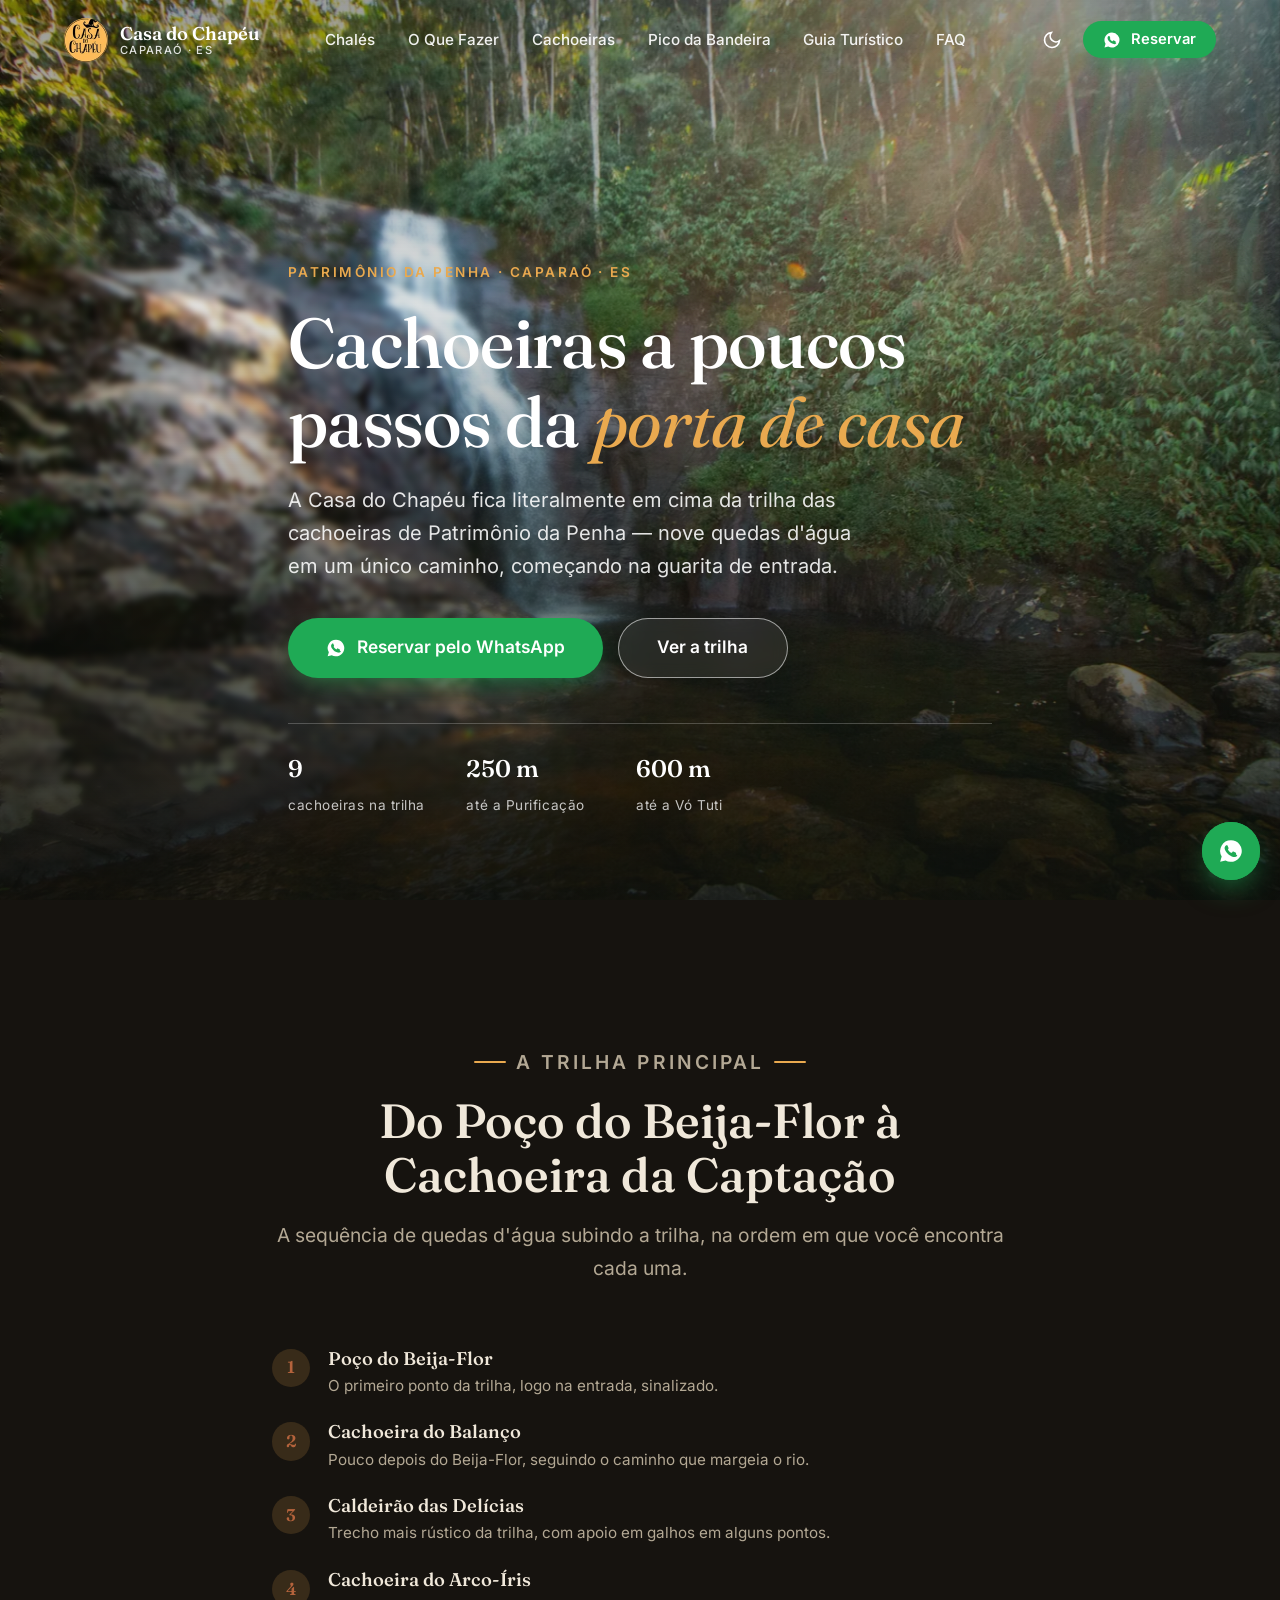
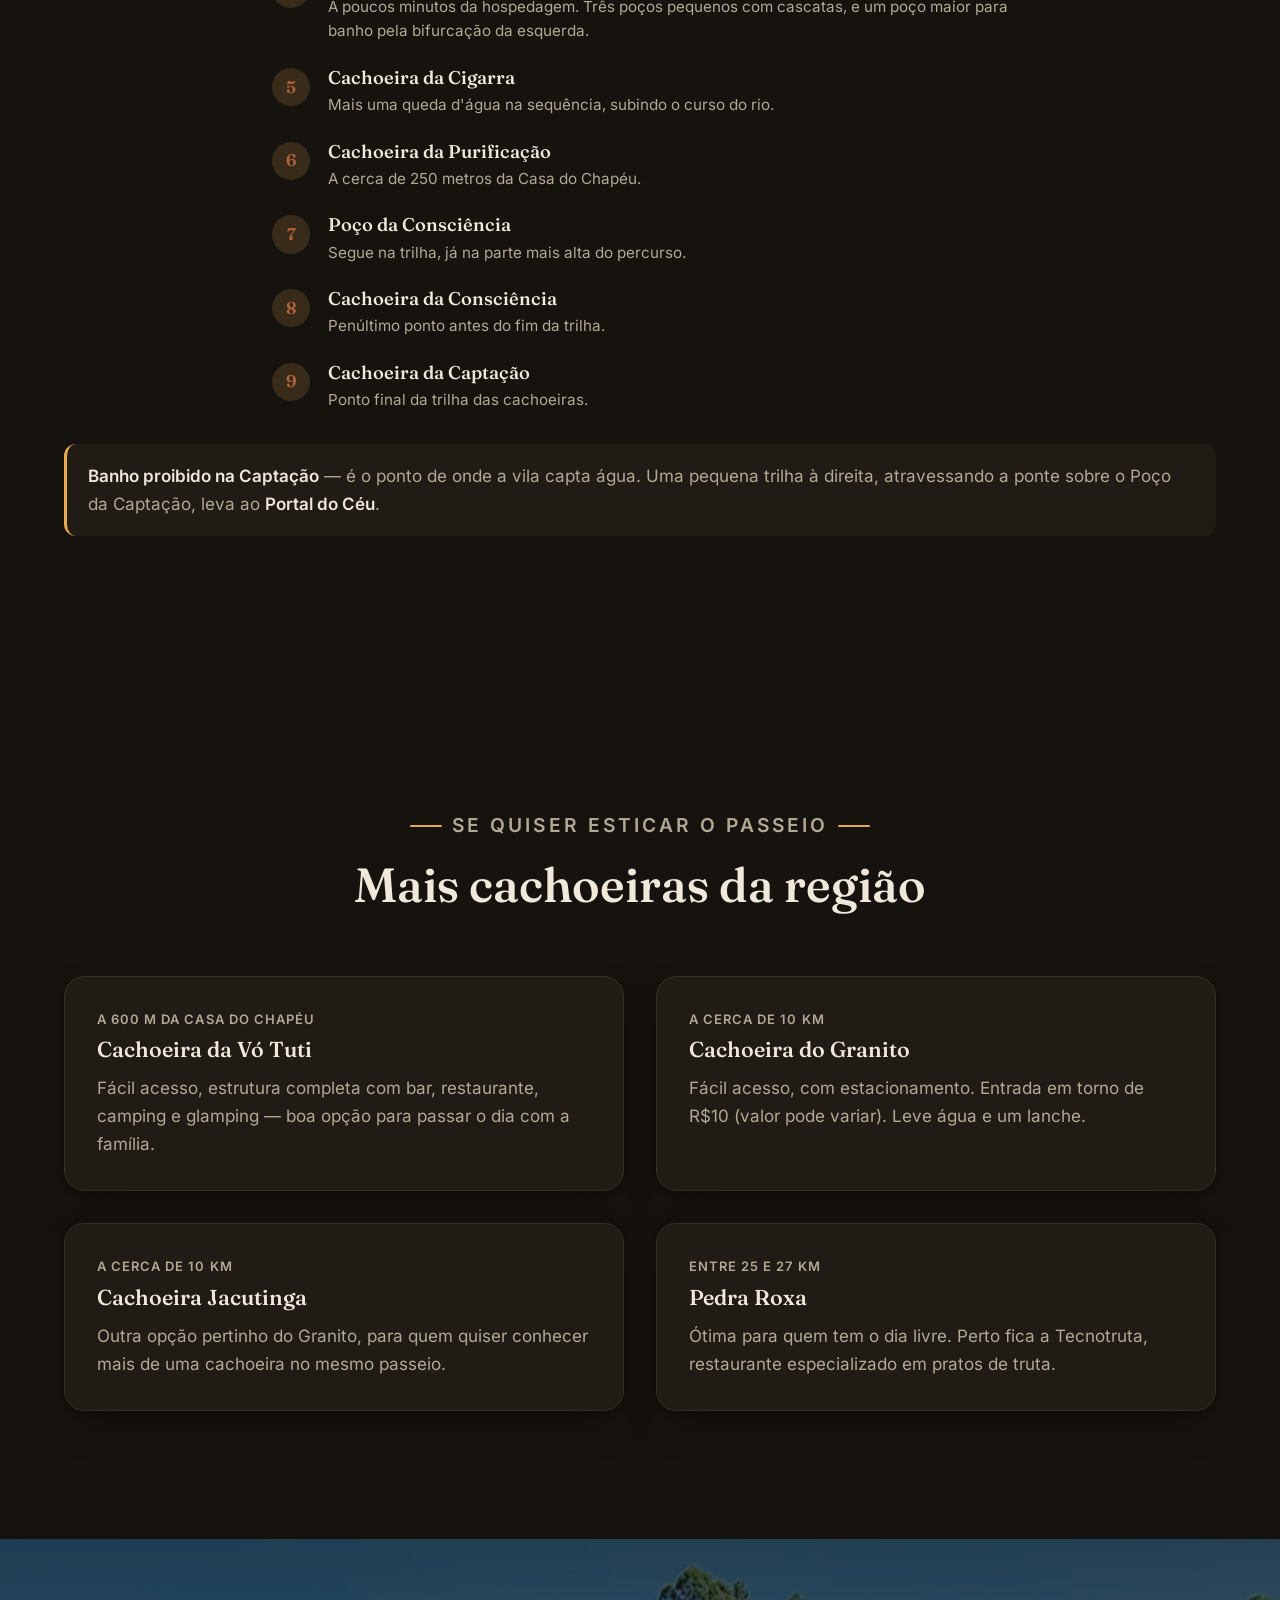
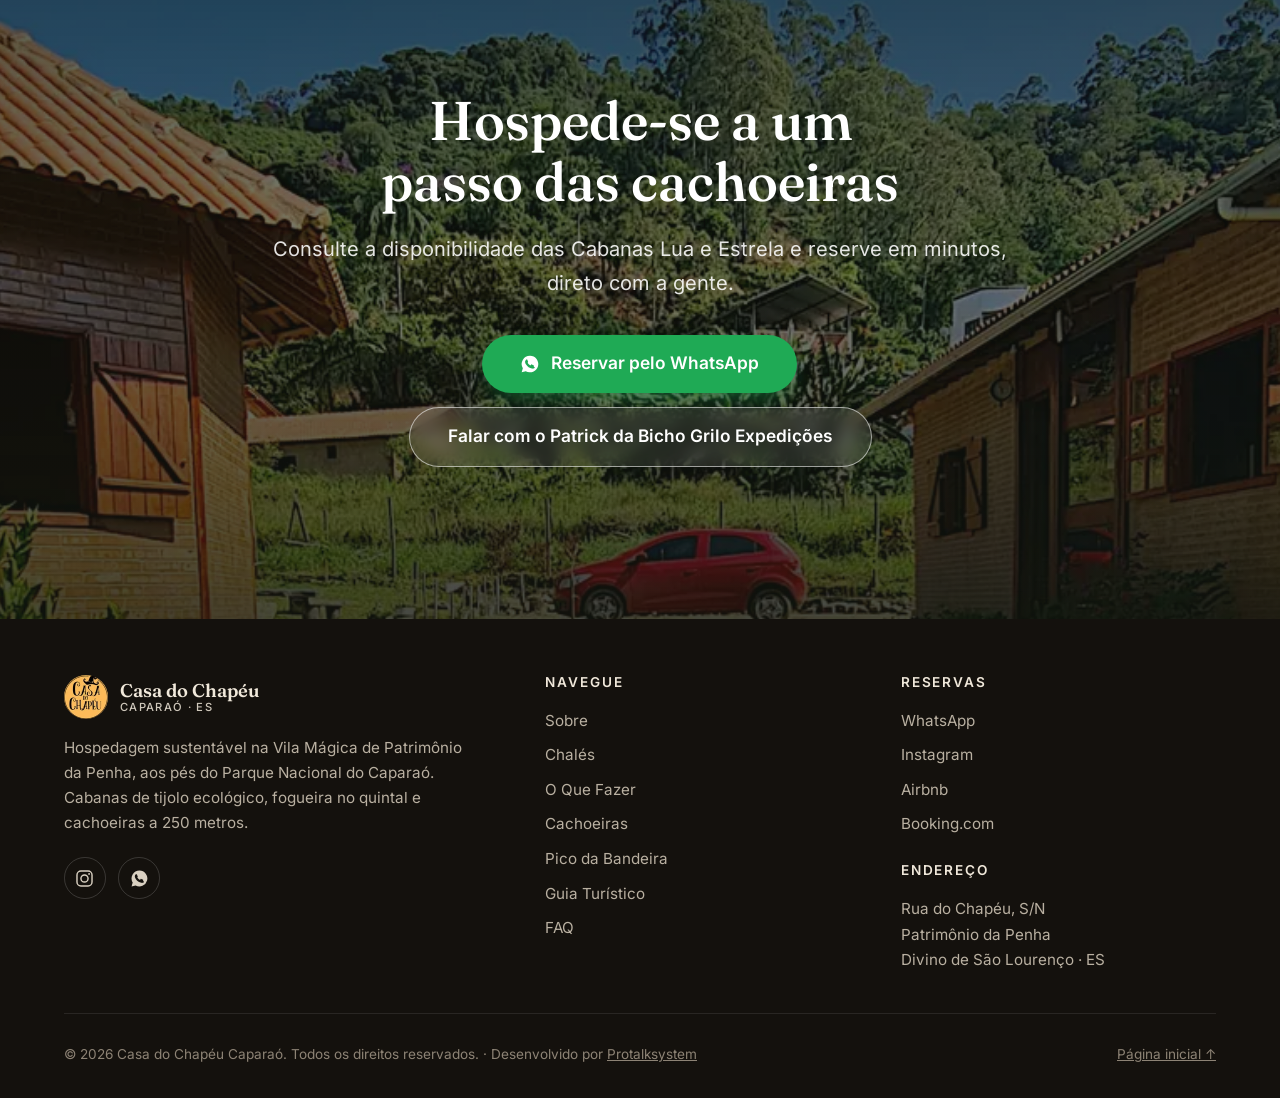
==== commit 532f0478: "feat: pagina dedicada ao guia turistico (Patrick, Bicho Grilo) Cria guia-turistico-caparao.html reap" ====
--- a/cachoeiras-caparao.html
+++ b/cachoeiras-caparao.html
@@ -120,7 +120,7 @@
           <li><a href="o-que-fazer-no-caparao.html">O Que Fazer</a></li>
           <li><a href="cachoeiras-caparao.html">Cachoeiras</a></li>
           <li><a href="trilha-pico-da-bandeira.html">Pico da Bandeira</a></li>
-          <li><a href="index.html#guia-local">Guia Local</a></li>
+          <li><a href="guia-turistico-caparao.html">Guia Turístico</a></li>
           <li><a href="index.html#faq">FAQ</a></li>
         </ul>
       </nav>
@@ -272,7 +272,7 @@
             <svg width="20" height="20" viewBox="0 0 24 24" fill="currentColor" aria-hidden="true"><path d="M12 2a10 10 0 0 0-8.6 15.1L2 22l5-1.3A10 10 0 1 0 12 2Zm5.8 14.1c-.2.7-1.2 1.3-2 1.4-.5.1-1.2.2-3.5-.7-2.9-1.2-4.8-4.1-5-4.3-.1-.2-1.2-1.6-1.2-3s.7-2.1 1-2.4c.2-.3.5-.4.7-.4h.5c.2 0 .4 0 .6.5s.8 1.9.8 2c.1.1.1.3 0 .5-.3.6-.6.8-.4 1.1.7 1.2 1.6 2.2 2.8 2.8.3.2.5.1.7-.1l.7-.9c.2-.3.4-.2.7-.1l1.9.9c.3.1.5.2.6.4 0 .1 0 .7-.2 1.3Z"/></svg>
             Reservar pelo WhatsApp
           </a>
-          <a class="btn btn-ghost btn-lg" href="index.html#guia-local">Falar com o Patrick da Bicho Grilo Expedições</a>
+          <a class="btn btn-ghost btn-lg" href="guia-turistico-caparao.html">Falar com o Patrick da Bicho Grilo Expedições</a>
         </div>
       </div>
     </section>
@@ -306,6 +306,7 @@
             <li><a href="o-que-fazer-no-caparao.html">O Que Fazer</a></li>
             <li><a href="cachoeiras-caparao.html">Cachoeiras</a></li>
             <li><a href="trilha-pico-da-bandeira.html">Pico da Bandeira</a></li>
+          <li><a href="guia-turistico-caparao.html">Guia Turístico</a></li>
             <li><a href="index.html#faq">FAQ</a></li>
           </ul>
         </nav>
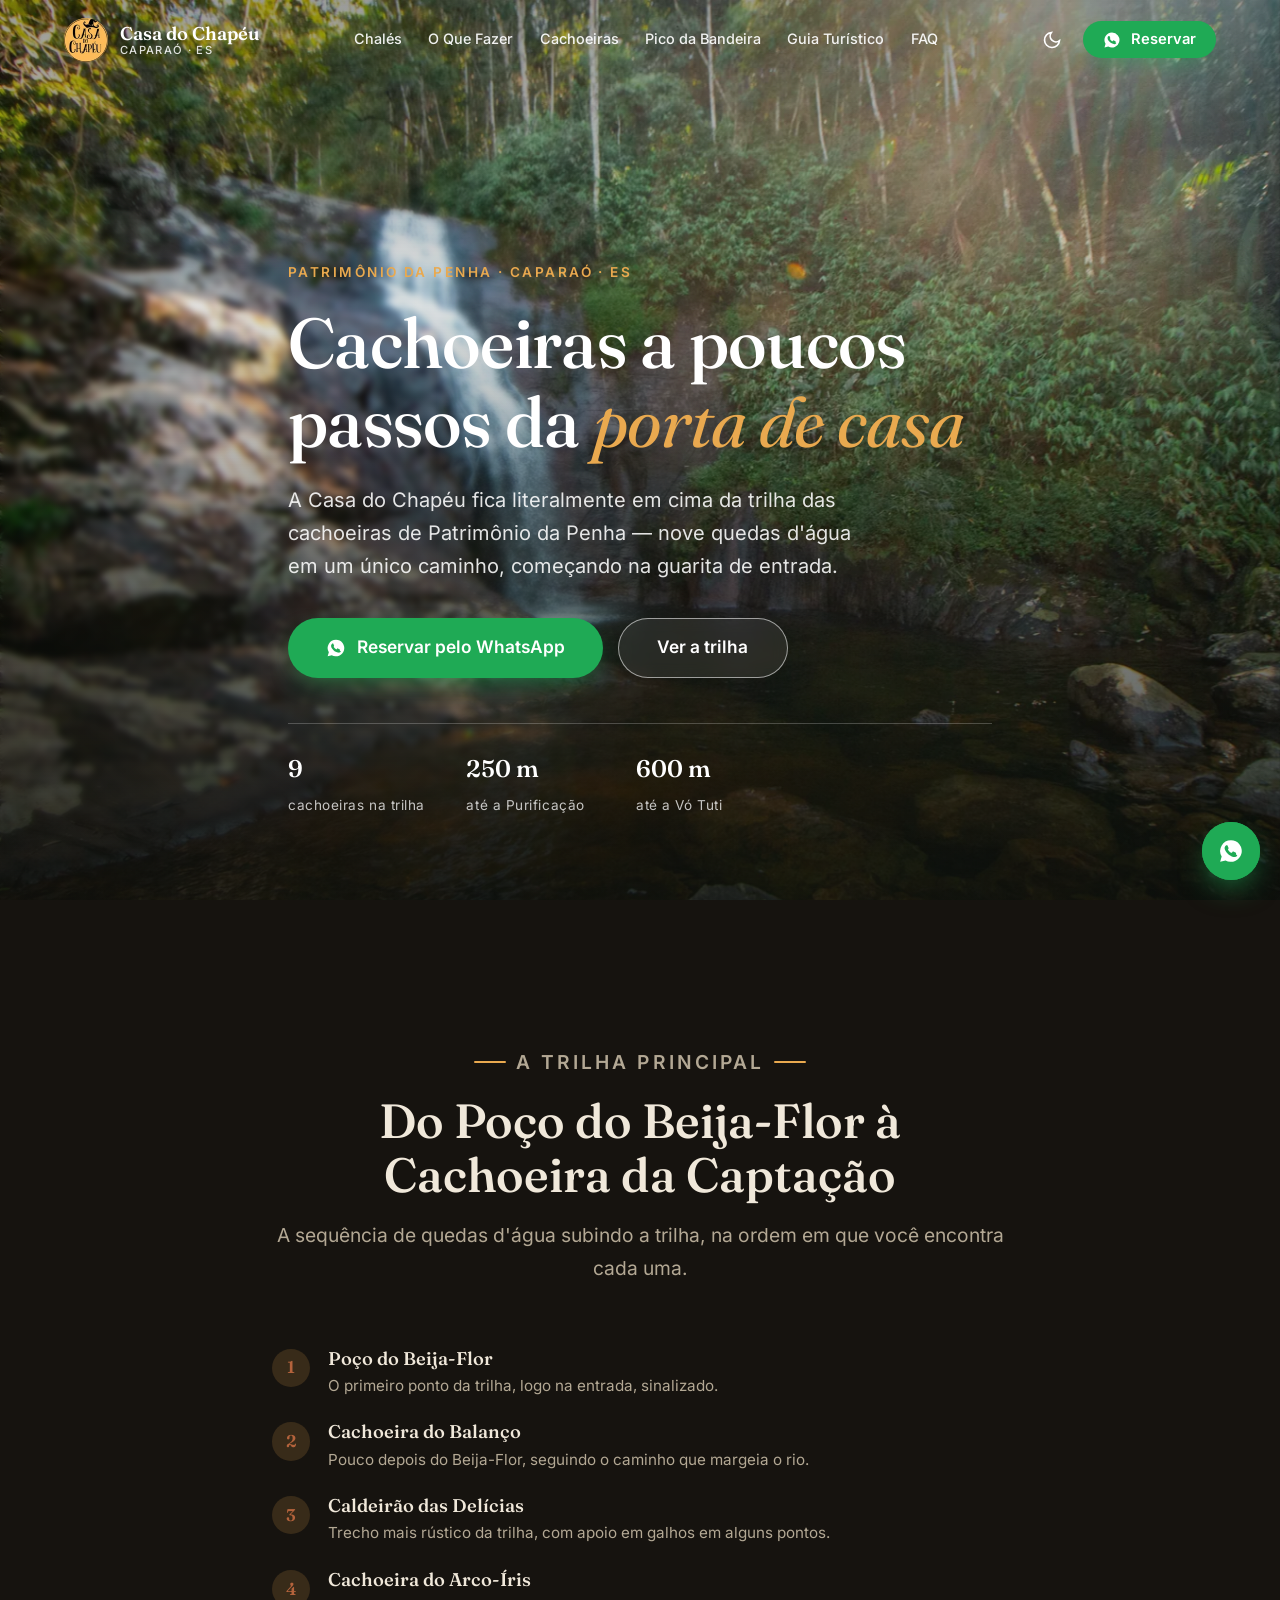
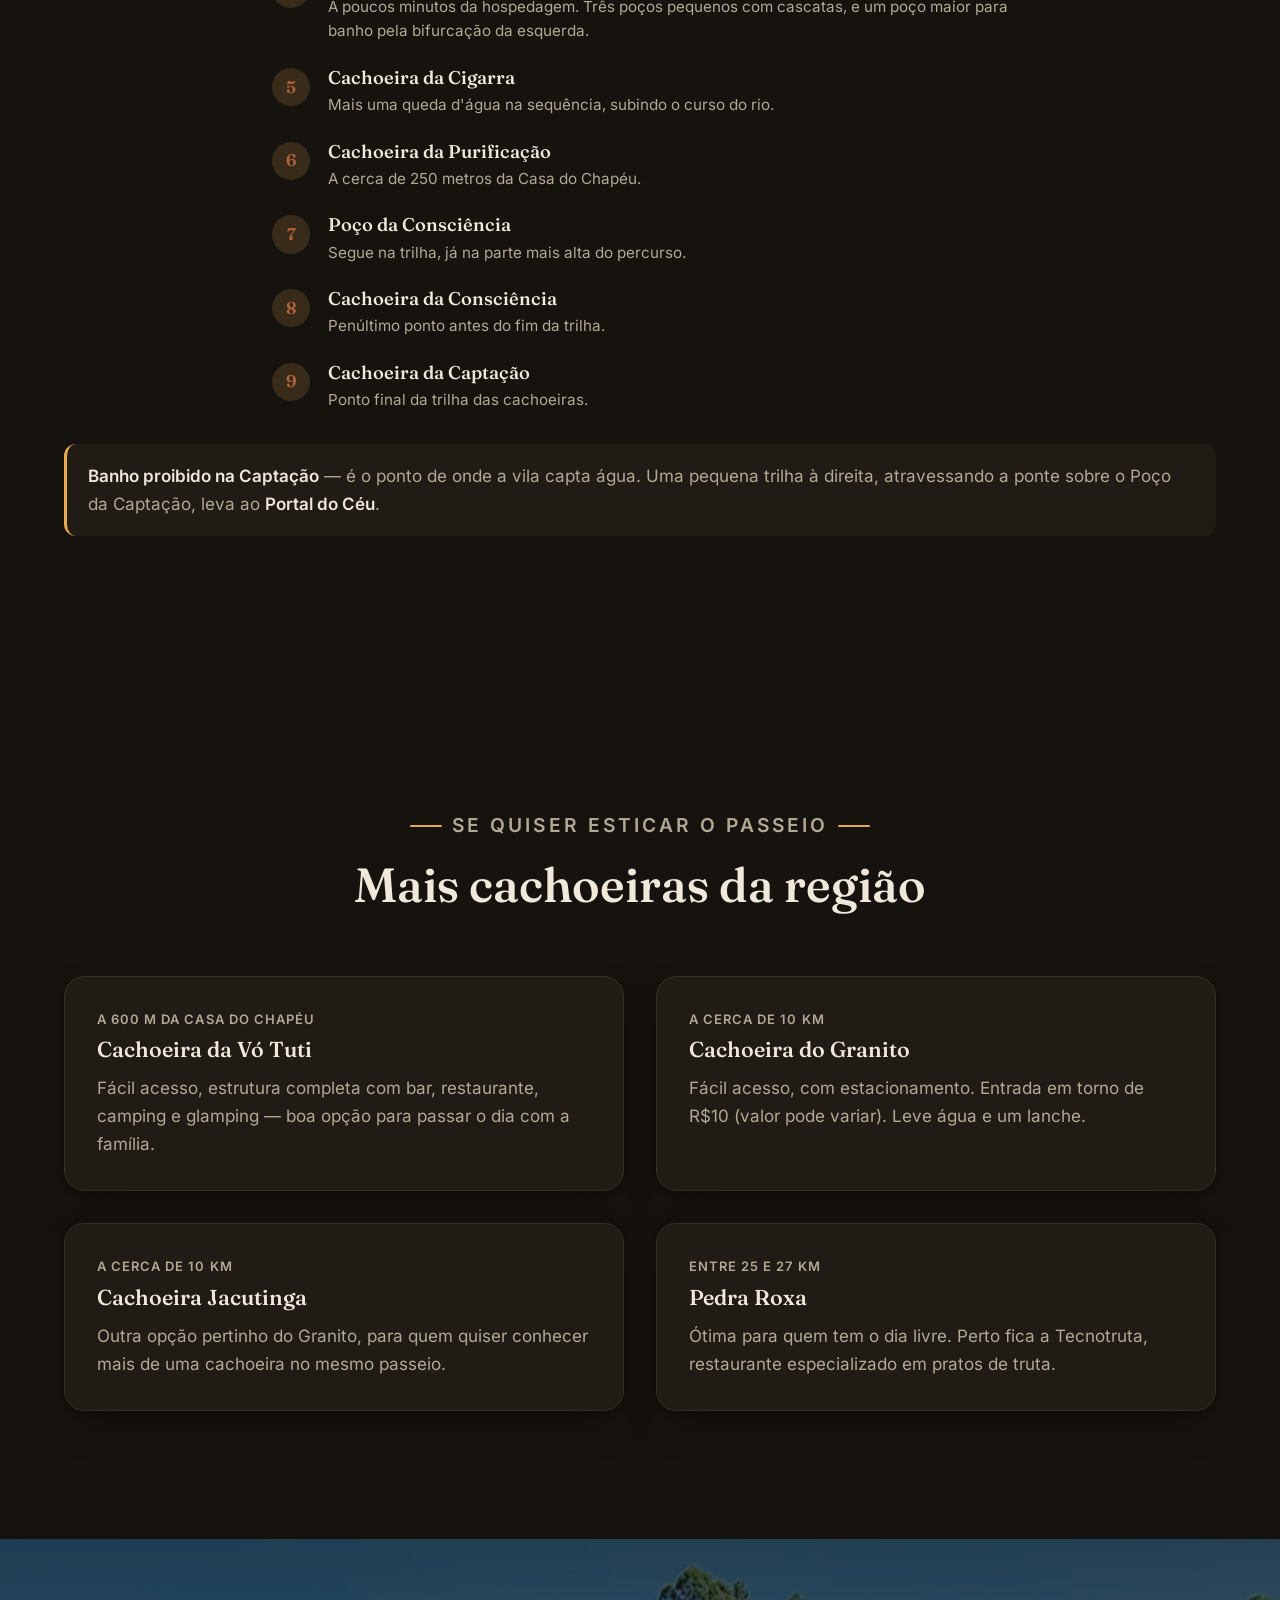
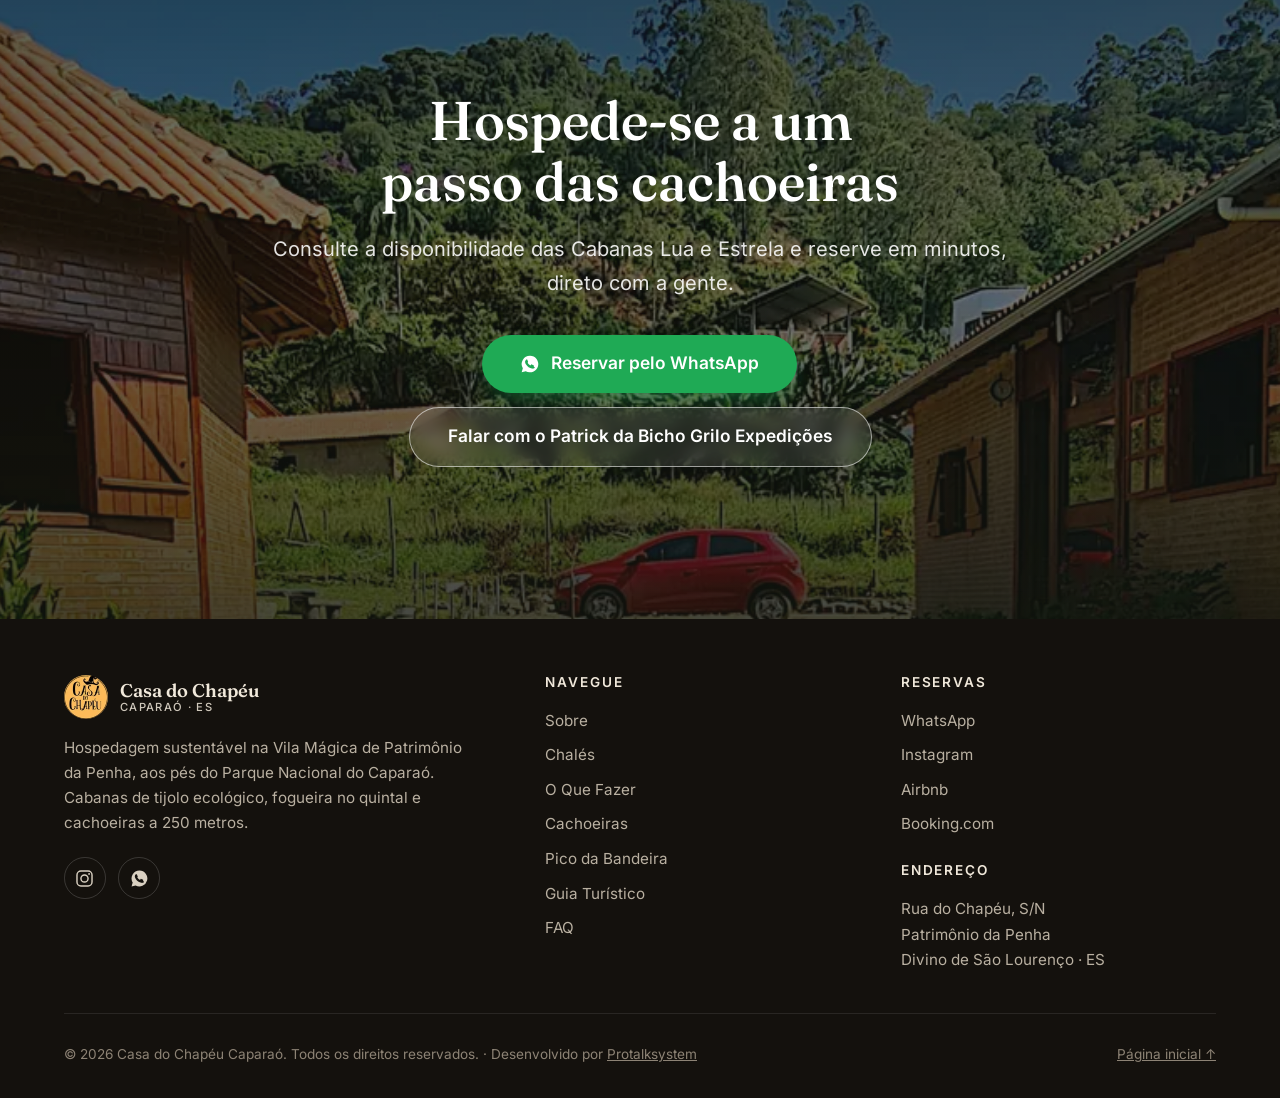
==== commit d7389499: "fix: instala a tag do Google (G-M91V3NNE6G + AW-611862596) A tag do Google do Ads nao era detectada " ====
--- a/cachoeiras-caparao.html
+++ b/cachoeiras-caparao.html
@@ -94,11 +94,13 @@
   </script>
 
   <!-- Google tag (gtag.js) -->
-  <script async src="https://www.googletagmanager.com/gtag/js?id=G-N2PSGQQNJS"></script>
+  <script async src="https://www.googletagmanager.com/gtag/js?id=G-M91V3NNE6G"></script>
   <script>
     window.dataLayer = window.dataLayer || [];
     function gtag(){dataLayer.push(arguments);}
     gtag('js', new Date());
+    gtag('config', 'G-M91V3NNE6G');
+    gtag('config', 'AW-611862596');
     gtag('config', 'G-N2PSGQQNJS');
   </script>
 </head>
--- a/styles/main.css
+++ b/styles/main.css
@@ -221,6 +221,7 @@
 
 .brand {
   display: flex; align-items: center; gap: .75rem;
+  flex-shrink: 0;
   text-decoration: none;
 }
 .brand img { width: 44px; height: 44px; border-radius: 50%; }
@@ -228,17 +229,18 @@
   font-family: var(--font-display);
   font-size: 1.15rem; font-weight: 600; line-height: 1.15;
   color: #fff;
+  white-space: nowrap;
   transition: color .35s ease;
 }
 .brand-name small { display: block; font-family: var(--font-body); font-size: .7rem; font-weight: 500; letter-spacing: .12em; text-transform: uppercase; opacity: .85; }
 .site-header.scrolled .brand-name { color: var(--heading); }
 
 .primary-nav ul {
-  display: flex; gap: .25rem; list-style: none; padding: 0; margin: 0;
+  display: flex; flex-wrap: wrap; gap: .25rem; list-style: none; padding: 0; margin: 0;
 }
 .primary-nav a {
-  display: block; padding: .55rem .9rem;
-  font-size: .95rem; font-weight: 500;
+  display: block; padding: .5rem .7rem;
+  font-size: .9rem; font-weight: 500;
   color: rgb(255 255 255 / .92);
   text-decoration: none; border-radius: 999px;
   white-space: nowrap;
